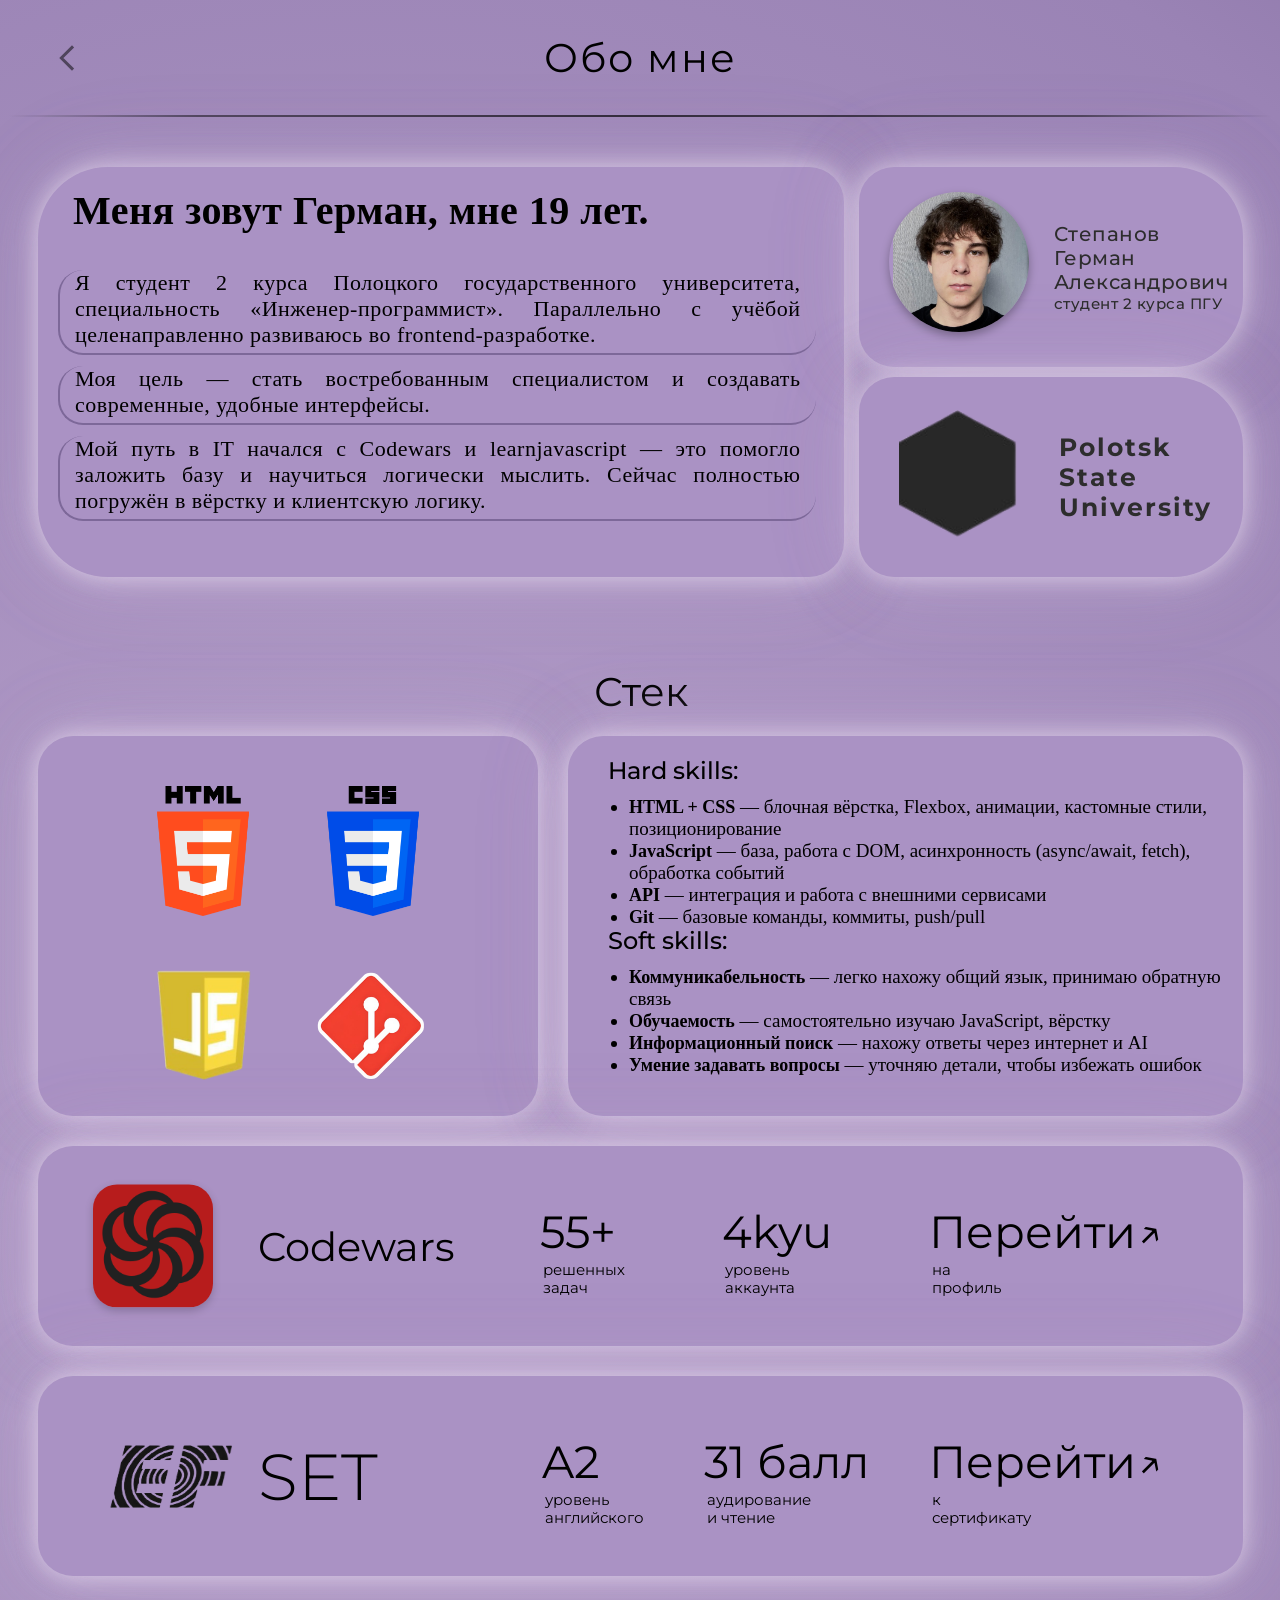
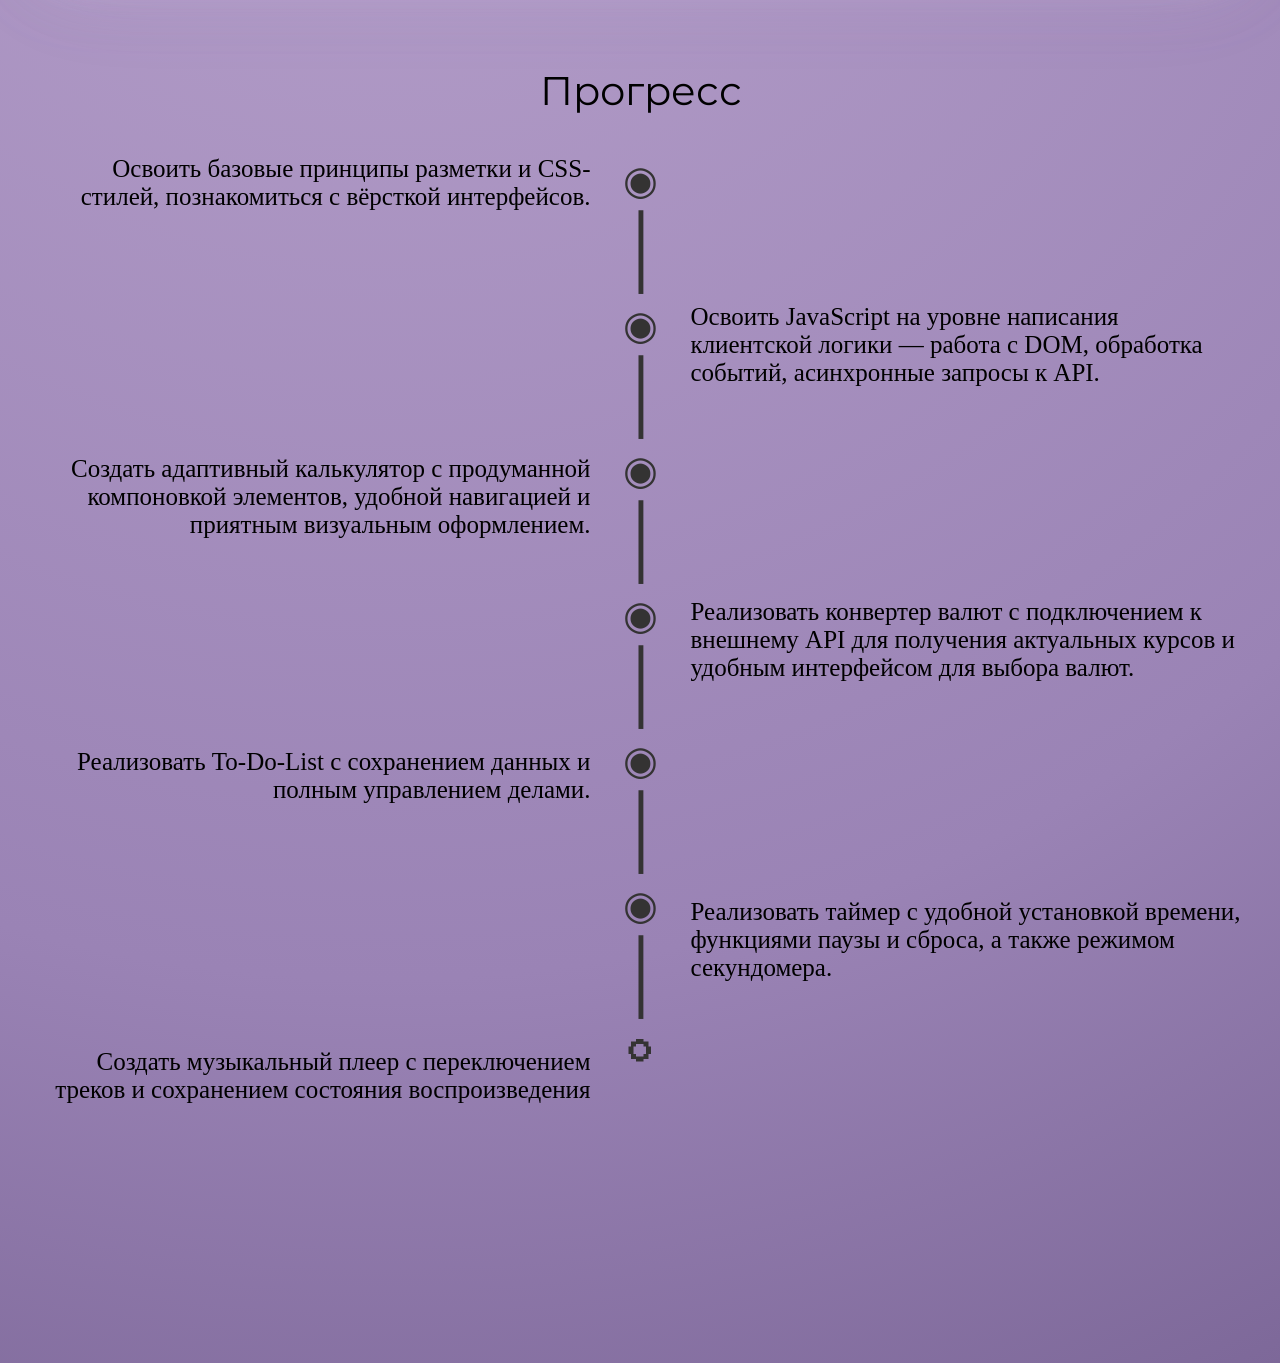
==== aboutMe.html @ d020dd62 "Добавление окна музыкального плеера,иконки в карточке и на странице Обо мне в прогрессе" ====
<!DOCTYPE html>
<html lang="en">

<head>
    <meta charset="UTF-8">
    <meta name="viewport" content="width=device-width, initial-scale=1.0">
    <title>Обо мне</title>
    <link rel="icon" type="image/png" href="icons/mainicon.png">
    <link rel="stylesheet" href="css/aboutMe.css">
</head>

<body>
    <div class="main-header">
        <div class="back-arrow-container">
            <div class="back-arrow"></div>
        </div>
        <h1>Обо мне</h1>
    </div>
    <hr class="glass">
    <div class="main">
        <div class="greeting">
            <div class="greeting-text-content">
                <div class="greeting-strong"><strong>Меня зовут Герман, мне 19 лет.</strong></div>
                <div class="greeting-after-strong">
                    <p>Я студент 2 курса Полоцкого государственного университета, специальность «Инженер-программист».
                        Параллельно с учёбой целенаправленно развиваюсь во frontend-разработке.</p>

                    <p>Моя цель — стать востребованным специалистом и создавать современные, удобные интерфейсы.</p>

                    <p>Мой путь в IT начался с Codewars и learnjavascript — это помогло заложить базу и научиться
                        логически мыслить. Сейчас полностью погружён в вёрстку и клиентскую логику.</p>
                </div>
            </div>
            <div style="display: flex; gap: 10px; flex-direction: column;">
                <div class="greeting-avatar">
                    <div class="avatar"><img src="pictures/german.jpg" width="140px" height="140px"></div>
                    <div class="avatar-text">Степанов<br>Герман<br>Александрович<br><small>студент 2 курса ПГУ</small>
                    </div>
                </div>
                <div class="greeting-avatar-two">
                    <div class="avatar-psu"><img src="pictures/logo-psu.png" width="120px" height="130px"></div>
                    <div class="avatar-two-text">Polotsk<br>State<br>University</div>
                </div>
            </div>
        </div>


        <div class="stack">
            <div class="stack-h1">Стек</div>
            <div class="stack-module">
                <div class="stack-icons">
                    <div class="icons-one">
                        <img src="icons/html.png" width="130px" height="130px">
                        <img src="icons/css.png" width="130px" height="130px">
                    </div>
                    <div class="icons-two">
                        <img src="icons/js.png" width="170px" height="140px">
                        <img src="icons/git.png" width="130px" height="130px" id="git-image">
                    </div>
                </div>
                <div class="stack-text">
                    <div class="stack-text-title">Hard skills:</div>
                    <div class="stack-text-content">
                        <ul>
                            <li><strong>HTML + CSS</strong> — блочная вёрстка, Flexbox, анимации, кастомные стили,
                                позиционирование</li>
                            <li><strong>JavaScript</strong> — база, работа с DOM, асинхронность (async/await, fetch),
                                обработка событий</li>
                            <li><strong>API</strong> — интеграция и работа с внешними сервисами</li>
                            <li><strong>Git</strong> — базовые команды, коммиты, push/pull</li>
                        </ul>
                    </div>
                    <div class="stack-text-title-two">Soft skills:</div>
                    <div class="stack-text-content-two">
                        <ul>
                            <li><strong>Коммуникабельность</strong> — легко нахожу общий язык, принимаю обратную связь
                            </li>
                            <li><strong>Обучаемость</strong> — самостоятельно изучаю JavaScript, вёрстку</li>
                            <li><strong>Информационный поиск</strong> — нахожу ответы через интернет и AI</li>
                            <li><strong>Умение задавать вопросы</strong> — уточняю детали, чтобы избежать ошибок</li>
                        </ul>
                    </div>
                </div>
            </div>
            <div class="codewars-card">
                <div class="codewars-avatar"><img src="icons/codewars.png" width="150px" height="150px"></div>
                <div class="codewars-title">Codewars</div>
                <div class="codewars-info">
                    <span>55+<br><span class="span-info-min">решенных<br>задач</span></span>
                    <span>4kyu<br><span class="span-info-min">уровень<br>аккаунта</span></span>
                    <span><a href="https://www.codewars.com/users/grandcef" target="_blank">Перейти</a>↗<br><span
                            class="span-info-min">на<br>профиль</span></span>
                </div>
            </div>
            <div class="efset-card">
                <div class="efset-avatar"><img src="icons/efset.png" alt="efset" width="180px" height="130px"></div>
                <div class="efset-title">SET</div>
                <div class="efset-info">
                    <span>A2<br><span class="span-info-min">уровень<br>английского</span></span>
                    <span>31 балл <br><span class="span-info-min">аудирование<br>и чтение</span></span>
                    <span><a href="https://cert.efset.org/5oBoto" target="_blank">Перейти</a>↗<br><span
                            class="span-info-min">к<br>сертификату</span></span>
                </div>
            </div>
        </div>
        <div class="plans">
            <div class="plans-h1">Прогресс</div>
            <div class="plans-module">
                <div class="plan-text-first">
                    <span>Освоить базовые принципы разметки и CSS-стилей, познакомиться с вёрсткой интерфейсов.</span>
                    <span>Создать адаптивный калькулятор с продуманной компоновкой элементов, удобной навигацией и
                        приятным визуальным оформлением.</span>
                    <span style="transform: translateY(-7px);">Реализовать To-Do-List с сохранением данных и полным
                        управлением делами.</span>
                    <span style="transform: translateY(-7px);">Создать музыкальный плеер с переключением треков и
                        сохранением состояния воспроизведения</span>
                </div>
                <div class="plan-icons">
                    <div id="circle">◉</div>
                    <div id="line">│</div>
                    <div id="circle">◉</div>
                    <div id="line">│</div>
                    <div id="circle">◉</div>
                    <div id="line">│</div>
                    <div id="circle">◉</div>
                    <div id="line">│</div>
                    <div id="circle">◉</div>
                    <div id="line">│</div>
                    <div id="circle">◉</div>
                    <div id="line">│</div>
                    <div id="circle">⭘</div>
                </div>
                <div class="plan-text-second">
                    <span>Освоить JavaScript на уровне написания клиентской логики — работа с DOM, обработка событий,
                        асинхронные запросы к API.</span>
                    <span style="transform: translateY(-5px);">Реализовать конвертер валют с подключением к внешнему API
                        для получения актуальных курсов и удобным интерфейсом для выбора валют.</span>
                    <span style="transform: translateY(-5px);">Реализовать таймер с удобной установкой времени,
                        функциями паузы и сброса, а также режимом секундомера.

                    </span>
                </div>
            </div>
        </div>
    </div>

    <script src="aboutMeJS/script.js"></script>
</body>

</html>
---- css/aboutMe.css ----
@font-face {
    font-family: "Montserrat";
    src: url("../fonts/Montserrat-VariableFont_wght.ttf") format("truetype-variations");
    font-weight: 100 900;
    font-style: normal;
    font-display: swap;
}
body {
    background: radial-gradient(circle at 30% 40%, #b8a2cc 0%, #9a83b5 70%, #7d6899 100%);
}
.main-header {
    position: relative;
    display: flex;
    align-items: center;
    justify-content: center;
}
hr.glass {
    margin-bottom: 30px;
    border: none;
    height: 2px;
    background: linear-gradient(90deg,
            transparent 0%,
            rgba(0, 0, 0, 0.5) 15%,
            rgba(0, 0, 0, 0.7) 50%,
            rgba(0, 0, 0, 0.5) 85%,
            transparent 100%);
}
.main-header h1 {
    padding: 10px;
    margin-top: 15px;
    margin-bottom: 15px;
    font-family: "Montserrat";
    font-weight: 400;
    font-size: 40px;
    letter-spacing: 2px;
}
.back-arrow-container{
    transition: all ease 0.3s;
    display: flex;
    justify-content: center;
    align-items: center;
    position: absolute;
    left: 30px;
    width: 60px;
    height: 60px;
    border-radius: 20px;
}
.back-arrow{
    margin-left: 8px;
    width: 15px;
    height: 15px;
    border-left: 3px solid rgba(0, 0, 0, 0.5);
    border-bottom: 3px solid rgba(0, 0, 0, 0.5);
    transform: rotate(45deg);
}
.back-arrow-container:hover{
    box-shadow: 0 4px 10px rgba(0, 0, 0, 0.2);
    transform: scale(1.05);
    background: rgba(0, 0, 0, 0.05);
    backdrop-filter: blur(5px);
    cursor: pointer;
}
.main{
    box-sizing: border-box;
    display: flex;
    flex-wrap: wrap;
    flex-direction: row;
    padding-right: 29px;
    padding-left: 30px;
    width: 100%;
    gap: 30px;
}
.greeting{
    transition: all ease 0.5s;
    box-sizing: border-box;
    font-size: 20px;
    font-family:'Segoe UI';
    padding-bottom: 20px;
    padding-top: 20px;
    width: 100%;
    height: 450px;
    border-radius: 35px;
    letter-spacing: 0.5px;
    display: flex;           
    flex-direction: row;     
    gap: 15px;              
}
.greeting-text-content {
    flex: 1;
    display: flex;
    flex-direction: column;
    border-radius: 70px 35px 35px 70px;
    box-shadow: 
    0 0 20px rgba(240, 230, 245, 0.5),
    0 0 40px rgba(235, 220, 240, 0.4),
    0 0 75px rgba(200, 180, 220, 0.3),
    0 0 105px rgba(150, 125, 180, 0.12);
    padding: 20px;
    background: #aa92c4;
}
.greeting-avatar{
    background: #aa92c4;
    display: flex;
    justify-content: flex-start;
    align-items: center;
    flex-direction: row;
    min-width: 350px;        
    height: 200px;
    flex-shrink: 0;         
    box-shadow: 
    0 0 20px rgba(240, 230, 245, 0.5),
    0 0 40px rgba(235, 220, 240, 0.4),
    0 0 75px rgba(200, 180, 220, 0.3),
    0 0 105px rgba(150, 125, 180, 0.12);
    border-radius: 35px 70px 70px 35px;
}
.greeting-strong{
    font-size: 40px;
    letter-spacing: 0.5px;
    font-weight: 300;
    display: flex;
    justify-content: flex-start;
    height: 50px;
    margin-bottom: 25px;
    padding-left: 15px;
}

.greeting-after-strong{
    font-size: 22px;
}
.greeting-after-strong p{
    display: flex;
    justify-content: center;
    border-bottom: 2px solid rgb(125, 104, 153);
    border-left: 2px solid rgb(125, 104, 153);
    position: relative;
    border-radius: 25px;
    margin: 8px 8px 11px 0; 
    padding-left: 15px;
    padding-right: 15px;
    padding-bottom: 5px;
    text-align: justify; 
    font-size: 22px;
}
.dotted {
    text-decoration: underline;
    text-decoration-style:inherit;
}
.avatar{
    margin-left: 30px;
    height: 150px;
    width: 150px;

}
.avatar img{
    border-radius: 50%;
    filter:brightness(0.9);
    object-fit: cover;
    object-position: 4px -35px;
    box-shadow: 0 4px 10px rgba(0, 0, 0, 0.3);
    transition: all ease 0.3s;
}
.avatar-text{
    display: flex;
    justify-content: center;
    align-items: flex-start;
    flex-direction: column;
    margin-left: 15px;
    font-family: "Montserrat";
    font-size: 20px;
    font-weight: 500;
    flex: 1;
    height: 190px;
    color: #2d2d2d;
    padding-right: 15px;
}
.avatar-text small{
    font-size: 15px;
}
.avatar img:hover{
    transform: scale(1.05);
}
.greeting-avatar-two{
    background: #aa92c4;
    flex: 1;
    height: 150px;
    display: flex;
    flex-direction: row;
    align-items: center;
    box-shadow: 
    0 0 20px rgba(240, 230, 245, 0.5),
    0 0 40px rgba(235, 220, 240, 0.4),
    0 0 75px rgba(200, 180, 220, 0.3),
    0 0 105px rgba(150, 125, 180, 0.12);
    border-radius: 35px 70px 70px 35px;
}
.avatar-psu img{
    margin-left: 40px;
}
.avatar-two-text{
    display: flex;
    justify-content: center;
    align-items: flex-start;
    flex-direction: column;
    margin-left: 40px;
    font-family: "Montserrat";
    font-size: 25px;
    font-weight: 700;
    flex: 1;
    height: 190px;
    letter-spacing: 2px;
    color: #2d2d2d;
}
.stack{
    display: flex;
    flex-direction: column;
    flex: 1;
}
.stack-h1{
    margin-top: 40px;
    margin-bottom: 20px;
    display: flex;
    justify-content: center;
    flex: 1;
    font-family: "Montserrat";
    font-size: 40px;
}
.stack-module{
    display: flex;
    justify-content: row;
    gap: 30px;
    width: 100%;
}
.stack-icons{
    background: #aa92c4;
    display: flex;
    flex-direction: column;
    box-sizing: border-box;
    padding: 20px;
    padding-top: 50px;
    width: 500px;
    height: 380px;
    box-shadow: 
    0 0 20px rgba(240, 230, 245, 0.5),
    0 0 40px rgba(235, 220, 240, 0.4),
    0 0 75px rgba(200, 180, 220, 0.3),
    0 0 105px rgba(150, 125, 180, 0.12);
    border-radius: 35px;
    gap: 40px;
}
.stack-text{
    background: #aa92c4;
    box-sizing: border-box;
    flex: 1;
    height: 380px;
    box-shadow: 
    0 0 20px rgba(240, 230, 245, 0.5),
    0 0 40px rgba(235, 220, 240, 0.4),
    0 0 75px rgba(200, 180, 220, 0.3),
    0 0 105px rgba(150, 125, 180, 0.12);
    border-radius: 35px;
    padding: 20px;
    padding-left: 40px;
    display: flex;
    flex-direction: column;
    justify-content: flex-start;
}
.icons-one{
    display: flex;
    justify-content: center;
    align-items: center;
    gap: 40px;
}
.icons-two{
    display: flex;
    justify-content: center;
    align-items: center;
    gap: 20px;
}
#git-image{
    margin-right: 25px;
}
.stack-text-title{
    display: flex;
    width: 100%;
    height: 30px;
    font-size: 24px;
    font-weight: 500;
    font-family: "Montserrat";
}
.stack-text-content{
    display: flex;
    width: 100%;
    height: 125px;
}
.stack-text-content ul{
    padding-left: 21px;
    margin-top: 10px;
    font-size: 19px;
    font-family:'Segoe UI';
}
.stack-text-title-two{
    margin-top: 15px;
    display: flex;
    width: 100%;
    height: 30px;
    font-size: 24px;
    font-weight: 500;
    font-family: "Montserrat";
}
.stack-text-content-two{
    display: flex;
    flex: 1;
}
.stack-text-content-two ul{
    padding-left: 21px;
    margin-top: 10px;
    font-size: 19px;
    font-family:'Segoe UI';
}
.stack-text strong{
    font-size: 18px;
}
.codewars-card{
    background: #aa92c4;
    box-shadow: 
    0 0 20px rgba(240, 230, 245, 0.5),
    0 0 40px rgba(235, 220, 240, 0.4),
    0 0 75px rgba(200, 180, 220, 0.3),
    0 0 105px rgba(150, 125, 180, 0.12);
    border-radius: 35px;
    display: flex;
    justify-content: flex-start;
    align-items: center;
    width: 100%;
    height: 200px;
    margin-top: 30px;
    gap: 30px;
}
.codewars-avatar{
    transform: scale(0.8);
    box-shadow: 0 4px 10px rgba(0, 0, 0, 0.2);
    border-radius: 30px;
    margin-left: 40px;
    overflow: hidden;
}
.codewars-avatar img{
    transform: scale(1.4);
}
.codewars-title{
    font-family: "Montserrat";
    font-size: 40px;
    font-weight: 400;
}
.codewars-info{
    margin-top: 15px;
    margin-right: 80px;
    display: flex;
    justify-content: flex-end;
    gap: 97px;
    font-family: "Montserrat";
    font-size: 45px;
    flex: 1;
    line-height: 1;
}
.span-info-min{
    margin-left: 3px;
    font-size: 15px;
    display: inline-block;
    line-height: 1.2;
}
.codewars-info a{
    color: black;
    text-decoration: none;
    transition: all ease 0.3s;
    display: inline-block;
    
}
.codewars-info a:hover{
    text-decoration-thickness: 1.5px;
    transform: scale(1.03);
}
.efset-card{
    background: #aa92c4;
    box-shadow: 
    0 0 20px rgba(240, 230, 245, 0.5),
    0 0 40px rgba(235, 220, 240, 0.4),
    0 0 75px rgba(200, 180, 220, 0.3),
    0 0 105px rgba(150, 125, 180, 0.12);
    border-radius: 35px;
    display: flex;
    justify-content: flex-start;
    align-items: center;
    width: 100%;
    height: 200px;
    margin-top: 30px;
    gap: 20px;
}
.efset-avatar{
    border-radius: 30px;
    overflow: hidden;
    margin-left: 20px;
}
.efset-title{
    font-family: "Montserrat";
    font-size: 65px;
    font-weight: 300;
}
.efset-info{
    margin-right: 80px;
    margin-top: 15px;
    display: flex;
    justify-content: flex-end;
    gap: 60px;
    font-family: "Montserrat";
    font-size: 45px;
    flex: 1;
    line-height: 1;
}
.efset-info a{
    color: black;
    text-decoration: none;
    transition: all ease 0.3s;
    display: inline-block;
    
}
.efset-info a:hover{
    text-decoration-thickness: 1.5px;
    transform: scale(1.03);
}
.plans{
    display: flex;
    flex-direction: column;
    
    width: 100%;
    flex-shrink: 0;
}
.plans-h1{
    margin-top: 60px;
    margin-bottom: 20px;
    display: flex;
    justify-content: center;
    flex: 1;
    font-family: "Montserrat";
    font-size: 40px;
}
.plans-module{
    width: 100%;
    flex-shrink: 0;
    display: flex;
    justify-content: center;
    padding-top: 20px;
}
.plan-text-first{
    display: flex;
    flex-direction: column;
    font-family: 'Segoe UI';
    font-size: 25px;
    width: 630px;           
    text-align: right;      
    padding-right: 30px;    
}
.plan-text-second{
    display: flex;
    flex-direction: column;
    padding-top: 148px;
    font-family: 'Segoe UI';
    font-size: 25px;
    width: 630px;           
    text-align: left;       
    padding-left: 30px;    
}
.plan-text-first span,
.plan-text-second span {
    display: flex;
    align-items: flex-start;
    height: 300px; 
}

.plan-text-first span {
    justify-content: flex-end;
}

.plan-text-second span {
    justify-content: flex-start;
}
.plan-icons{
    display: flex;
    flex-direction: column;
}
#circle{
    display: flex;
    color: #343333;
    font-size: 40px;
    width: 40px;
    height: 40px;
    justify-content: center;
    align-items: center;
    margin-top: 5px;
}
#line{
    transform: scale(2.3);
    display: flex;
    color: #343333;
    font-size: 30px;
    width: 40px;
    height: 100px;
    justify-content: center;
    align-items: center;
}
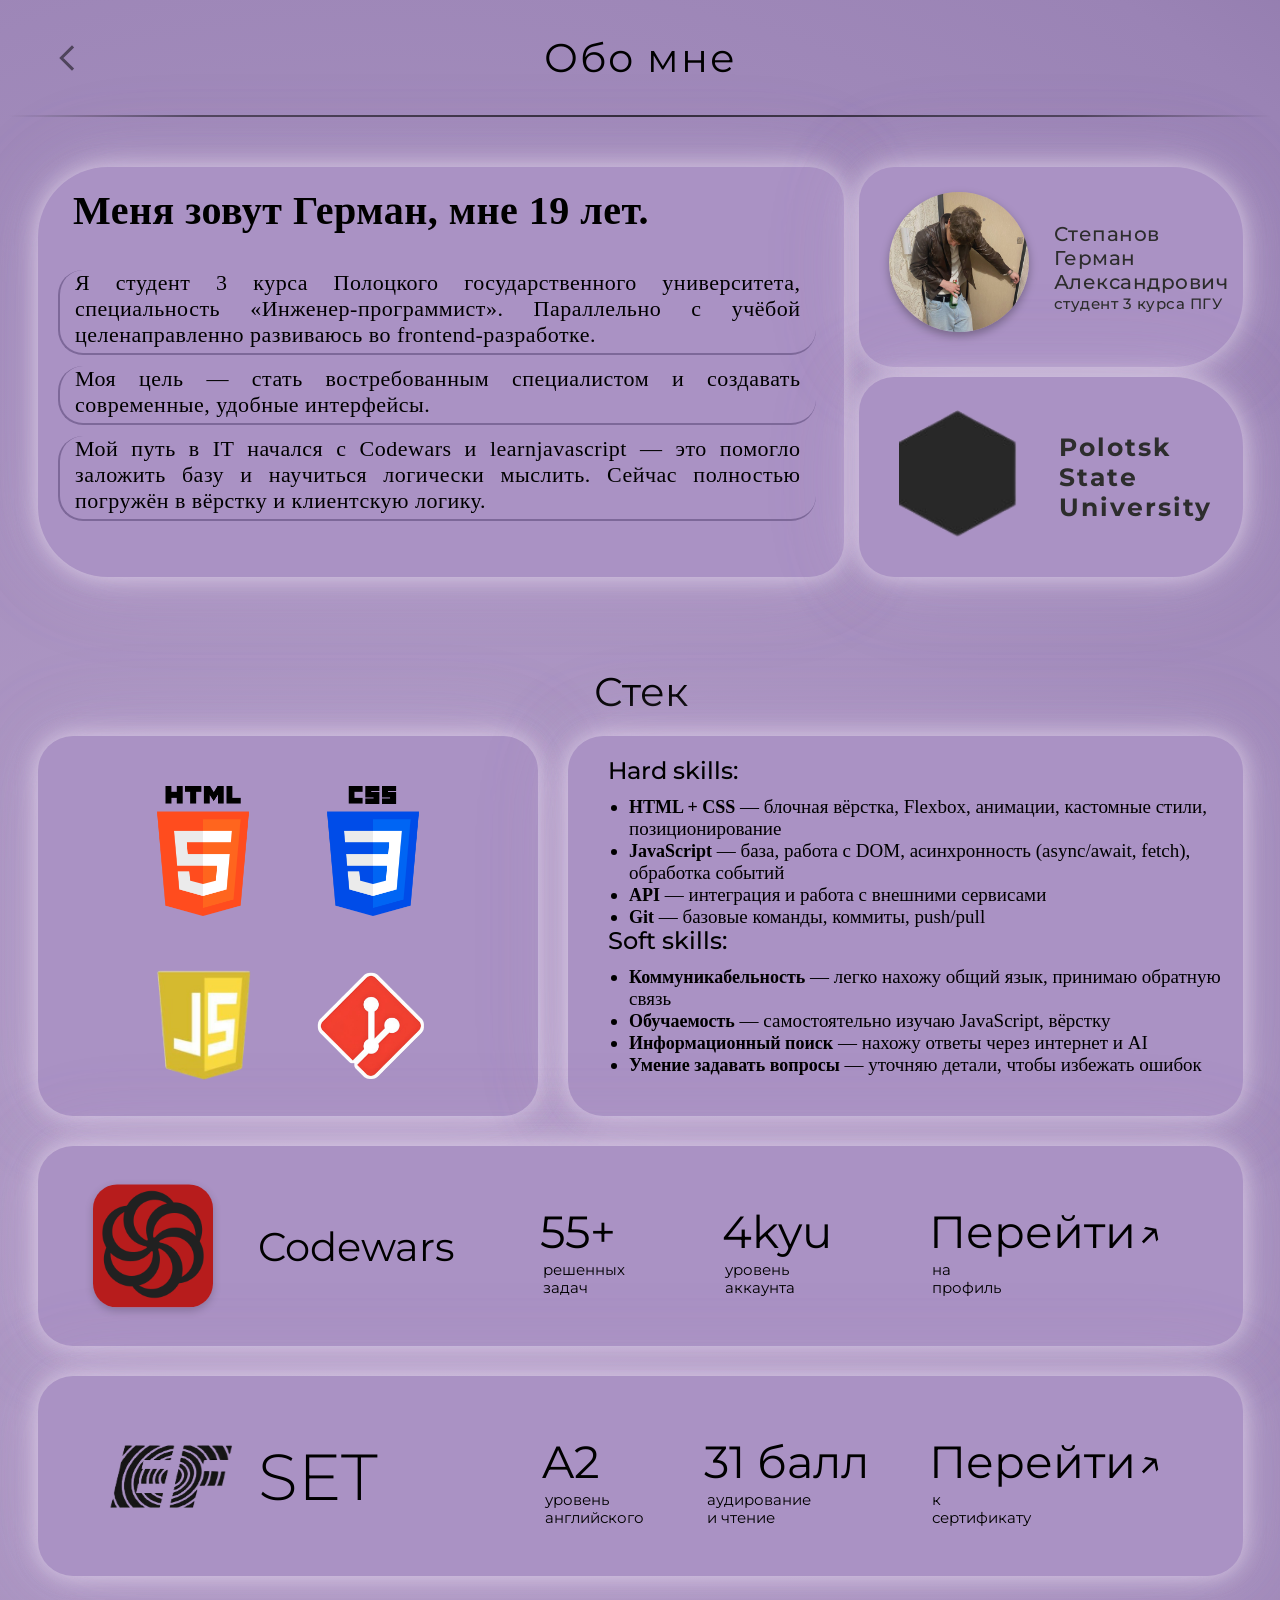
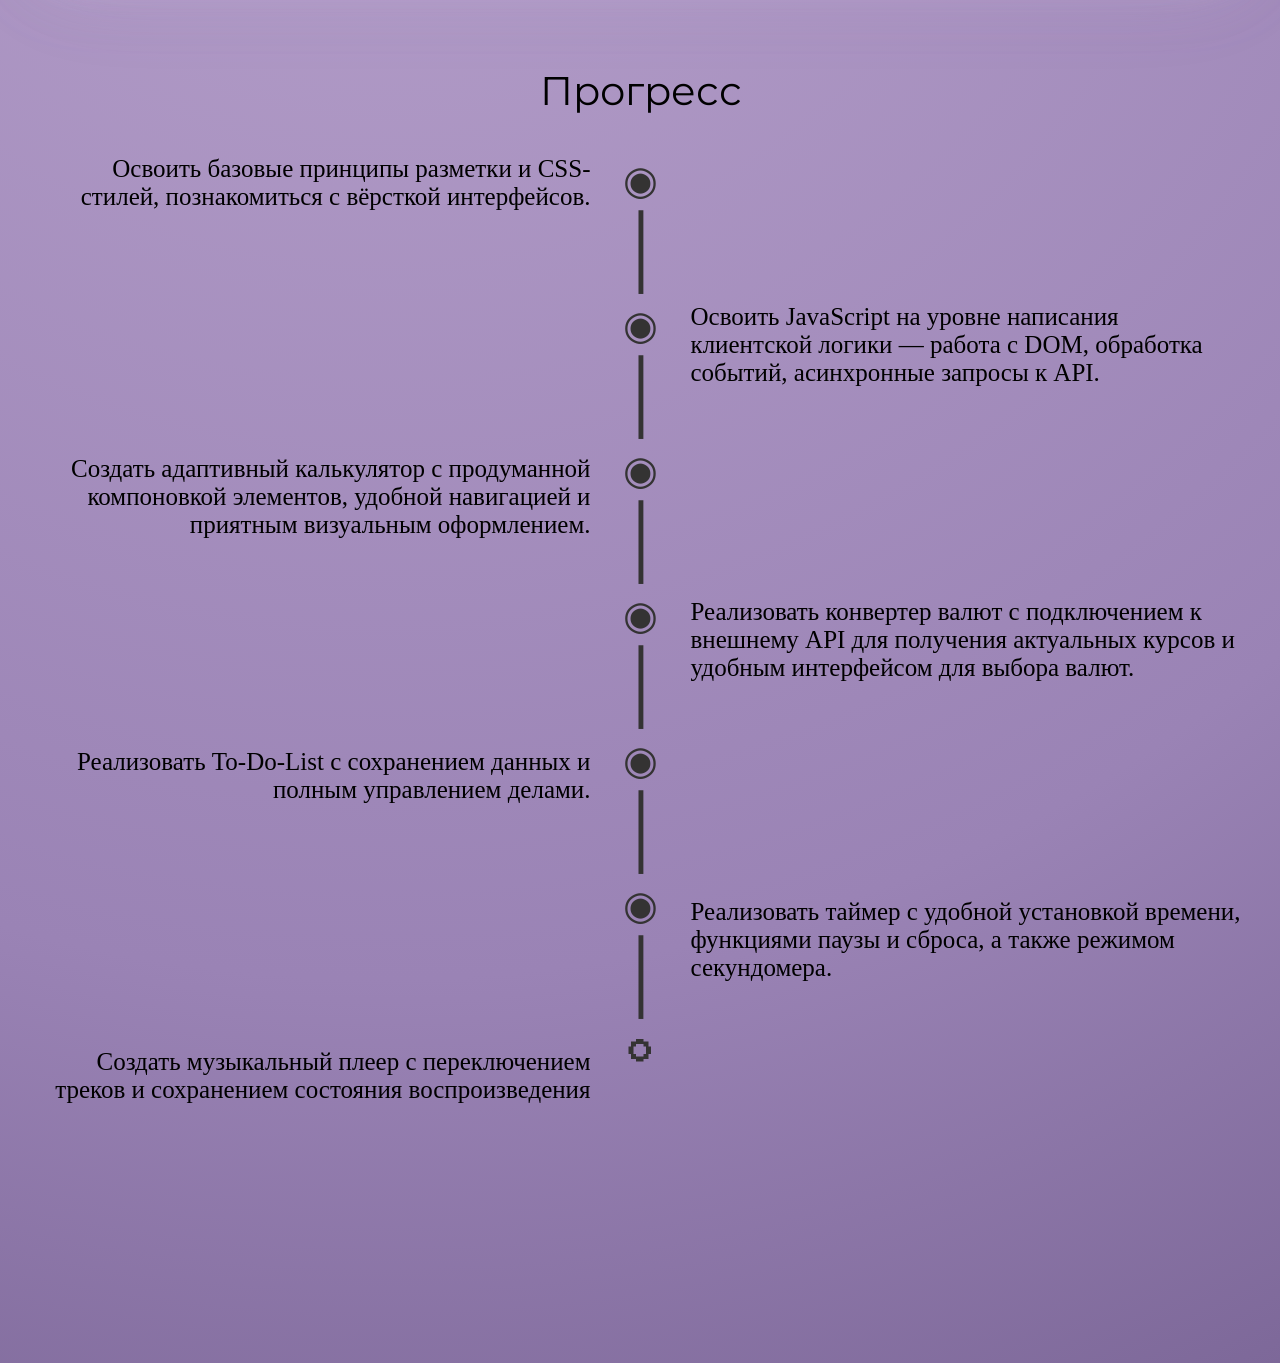
==== commit d8646caf: "Добавление адаптивности:медиазапросы начиная от 1497px до 1370px" ====
--- a/aboutMe.html
+++ b/aboutMe.html
@@ -22,7 +22,7 @@
             <div class="greeting-text-content">
                 <div class="greeting-strong"><strong>Меня зовут Герман, мне 19 лет.</strong></div>
                 <div class="greeting-after-strong">
-                    <p>Я студент 2 курса Полоцкого государственного университета, специальность «Инженер-программист».
+                    <p>Я студент 3 курса Полоцкого государственного университета, специальность «Инженер-программист».
                         Параллельно с учёбой целенаправленно развиваюсь во frontend-разработке.</p>
 
                     <p>Моя цель — стать востребованным специалистом и создавать современные, удобные интерфейсы.</p>
@@ -34,7 +34,7 @@
             <div style="display: flex; gap: 10px; flex-direction: column;">
                 <div class="greeting-avatar">
                     <div class="avatar"><img src="pictures/german.jpg" width="140px" height="140px"></div>
-                    <div class="avatar-text">Степанов<br>Герман<br>Александрович<br><small>студент 2 курса ПГУ</small>
+                    <div class="avatar-text">Степанов<br>Герман<br>Александрович<br><small>студент 3 курса ПГУ</small>
                     </div>
                 </div>
                 <div class="greeting-avatar-two">
--- a/css/aboutMe.css
+++ b/css/aboutMe.css
@@ -156,7 +156,7 @@
     border-radius: 50%;
     filter:brightness(0.9);
     object-fit: cover;
-    object-position: 4px -35px;
+    object-position: 0px -15px;
     box-shadow: 0 4px 10px rgba(0, 0, 0, 0.3);
     transition: all ease 0.3s;
 }
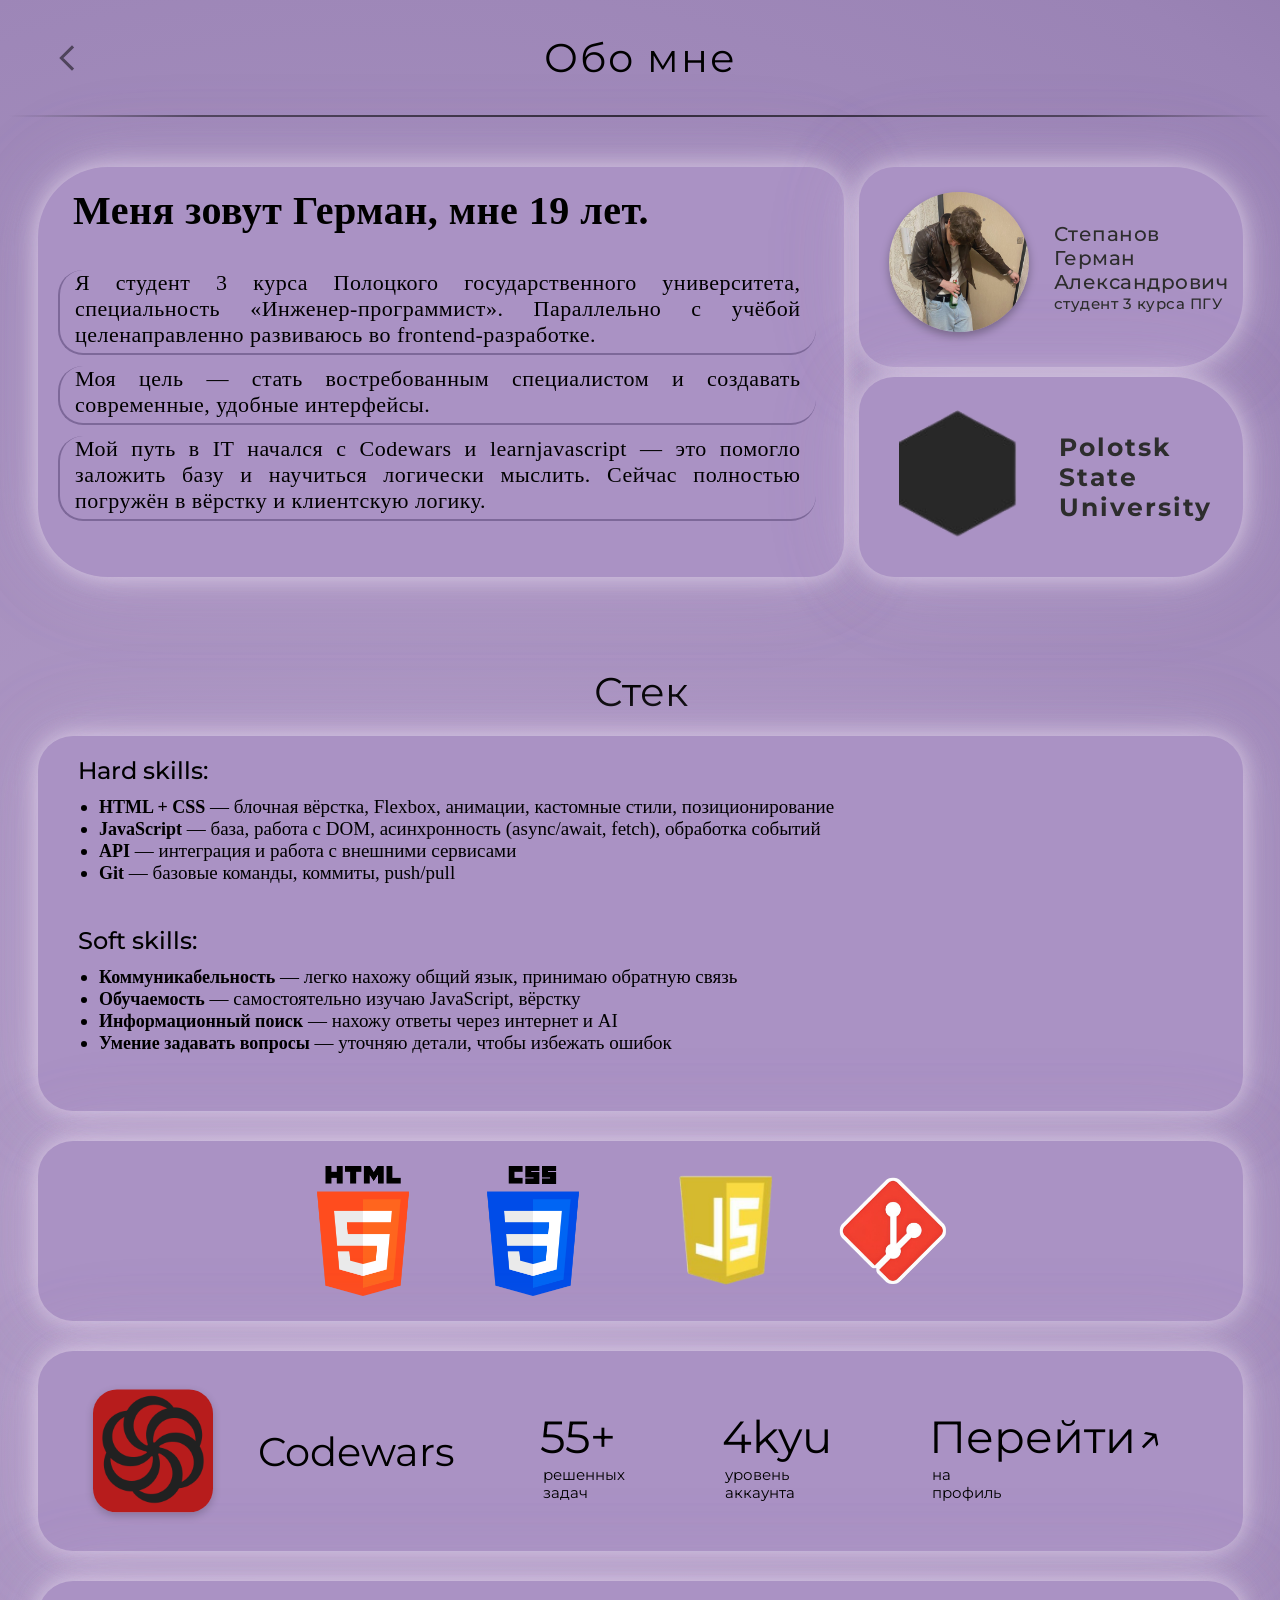
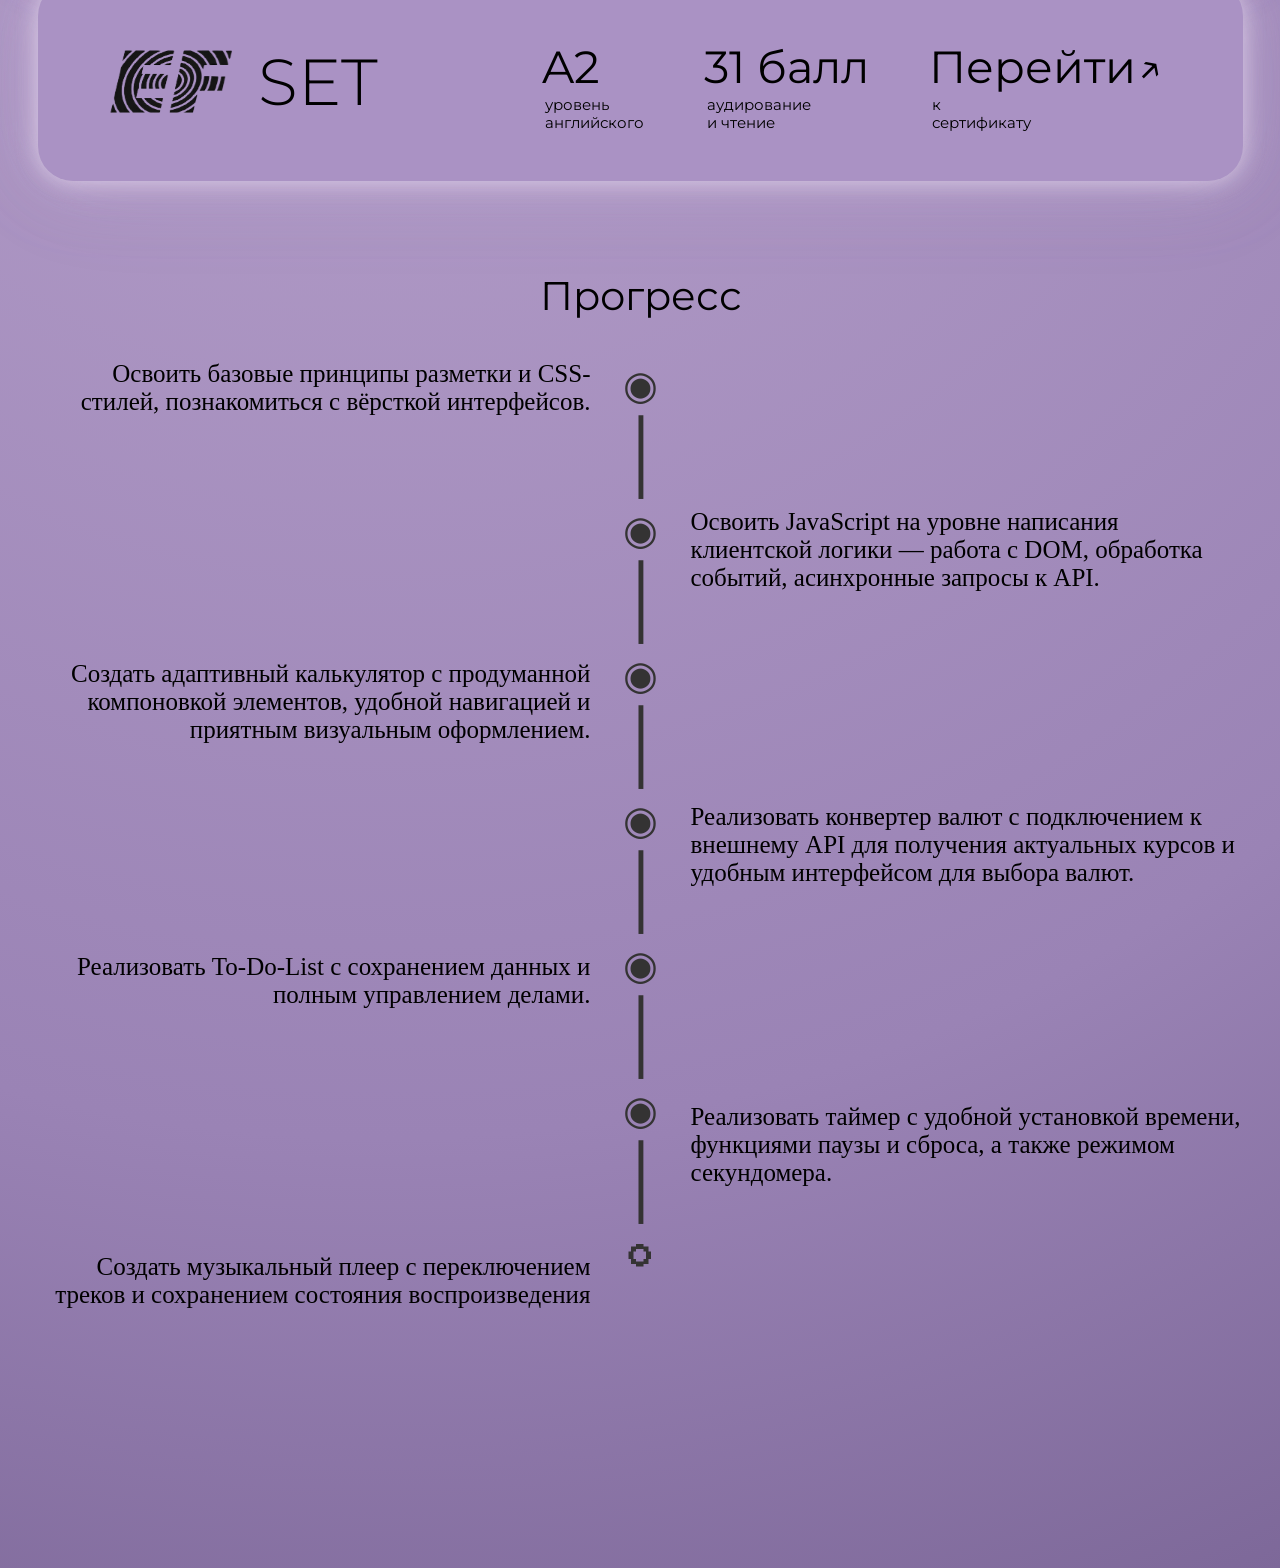
==== commit d579df36: "Добавление адаптивности:добавлена адаптивность для всей страницы Обо мне вплоть до 612px" ====
--- a/aboutMe.html
+++ b/aboutMe.html
@@ -31,7 +31,7 @@
                         логически мыслить. Сейчас полностью погружён в вёрстку и клиентскую логику.</p>
                 </div>
             </div>
-            <div style="display: flex; gap: 10px; flex-direction: column;">
+            <div class="greeting-avatar-col">
                 <div class="greeting-avatar">
                     <div class="avatar"><img src="pictures/german.jpg" width="140px" height="140px"></div>
                     <div class="avatar-text">Степанов<br>Герман<br>Александрович<br><small>студент 3 курса ПГУ</small>
@@ -82,26 +82,28 @@
                     </div>
                 </div>
             </div>
-            <div class="codewars-card">
-                <div class="codewars-avatar"><img src="icons/codewars.png" width="150px" height="150px"></div>
-                <div class="codewars-title">Codewars</div>
-                <div class="codewars-info">
-                    <span>55+<br><span class="span-info-min">решенных<br>задач</span></span>
-                    <span>4kyu<br><span class="span-info-min">уровень<br>аккаунта</span></span>
-                    <span><a href="https://www.codewars.com/users/grandcef" target="_blank">Перейти</a>↗<br><span
-                            class="span-info-min">на<br>профиль</span></span>
+            <div class="cards-block">
+                <div class="codewars-card">
+                        <div class="codewars-avatar"><img src="icons/codewars.png" width="150px" height="150px"></div>
+                        <div class="codewars-title">Codewars</div>
+                    <div class="codewars-info">
+                        <span>55+<br><span class="span-info-min">решенных<br>задач</span></span>
+                        <span>4kyu<br><span class="span-info-min">уровень<br>аккаунта</span></span>
+                        <span><a href="https://www.codewars.com/users/grandcef" target="_blank">Перейти</a>↗<br><span
+                                class="span-info-min">на<br>профиль</span></span>
+                    </div>
                 </div>
-            </div>
-            <div class="efset-card">
-                <div class="efset-avatar"><img src="icons/efset.png" alt="efset" width="180px" height="130px"></div>
-                <div class="efset-title">SET</div>
-                <div class="efset-info">
-                    <span>A2<br><span class="span-info-min">уровень<br>английского</span></span>
-                    <span>31 балл <br><span class="span-info-min">аудирование<br>и чтение</span></span>
-                    <span><a href="https://cert.efset.org/5oBoto" target="_blank">Перейти</a>↗<br><span
-                            class="span-info-min">к<br>сертификату</span></span>
+                <div class="efset-card">
+                        <div class="efset-avatar"><img src="icons/efset.png" alt="efset" width="180px" height="130px"></div>
+                        <div class="efset-title">SET</div>
+                    <div class="efset-info">
+                        <span>A2<br><span class="span-info-min">уровень<br>английского</span></span>
+                        <span>31 балл <br><span class="span-info-min">аудирование<br>и чтение</span></span>
+                        <span><a href="https://cert.efset.org/5oBoto" target="_blank">Перейти</a>↗<br><span
+                                class="span-info-min">к<br>сертификату</span></span>
+                    </div>
                 </div>
-            </div>
+            </div>   
         </div>
         <div class="plans">
             <div class="plans-h1">Прогресс</div>
--- a/css/aboutMe.css
+++ b/css/aboutMe.css
@@ -68,6 +68,7 @@
     padding-right: 29px;
     padding-left: 30px;
     width: 100%;
+    height: auto;
     gap: 30px;
 }
 .greeting{
@@ -180,10 +181,15 @@
 .avatar img:hover{
     transform: scale(1.05);
 }
+.greeting-avatar-col{
+    display: flex; 
+    gap: 10px; 
+    flex-direction: column;
+}
 .greeting-avatar-two{
     background: #aa92c4;
     flex: 1;
-    height: 150px;
+    height: 200px;
     display: flex;
     flex-direction: row;
     align-items: center;
@@ -321,6 +327,7 @@
 .stack-text strong{
     font-size: 18px;
 }
+
 .codewars-card{
     background: #aa92c4;
     box-shadow: 
@@ -348,6 +355,8 @@
     transform: scale(1.4);
 }
 .codewars-title{
+    display: flex;
+    align-items: center;
     font-family: "Montserrat";
     font-size: 40px;
     font-weight: 400;
@@ -507,4 +516,181 @@
     height: 100px;
     justify-content: center;
     align-items: center;
+}
+@media (max-width: 1475px){
+    .stack{
+        height: auto;
+        min-width: 200px;
+    }
+    .stack-text{
+        min-width: 200px;
+        height: auto;
+        min-height: 375px;
+        order: 1;
+    }
+    .stack-icons{
+        justify-content: center;
+        width: auto;
+        height: auto;
+        flex-direction: row;
+        order: 2;
+        padding-top: 20px;
+    }
+    .stack-module{
+        flex-direction: column;
+        height: auto;
+    }
+    .codewars-card{
+        min-height: 200px;
+        height: auto;
+    }
+    .efset-card{
+        min-height: 200px;
+        height: auto;
+    }
+}
+@media (max-width: 1250px){
+    .codewars-info{
+        font-size: 25px;
+    }
+    .codewars-title{
+        font-size: 25px;
+    }
+    .codewars-avatar{
+        width: 100px;
+        height: 100px;
+    }
+    .codewars-avatar img{
+        width: 100px;
+        height: 100px;
+    }
+    .codewars-card{
+        gap: 5px;
+    }
+    
+
+    .efset-info{
+        font-size: 25px;
+    }
+    .efset-title{
+        font-size: 25px;
+    }
+    .efset-avatar{
+        width: 100px;
+        height: 100px;
+    }
+    .efset-avatar img{
+        width: 100px;
+        height: 100px;
+    }
+    .efset-card{
+        gap: 5px;
+    }
+}
+@media (max-width: 1235px){
+    .greeting{
+        height: auto;
+        flex-direction: column;
+    }
+    
+    .greeting-text-content{
+        height: auto;
+        min-width: 200px;
+    }
+    .greeting-avatar{
+        height: auto;
+        border-radius: 70px 70px 70px 70px;
+    }
+    .greeting-avatar-two{
+        height: auto;
+        border-radius: 70px 70px 70px 70px;
+    }
+
+}
+@media (max-width: 1010px){
+    .plans-module span{
+        font-size: 20px;
+    }
+}
+@media (max-width: 960px) {
+    .stack-text {
+        height: auto;
+        min-height: 0;
+    }
+
+    .stack-text-content {
+        height: auto;
+    }
+}
+@media (max-width: 940px){
+    .codewars-info{
+        gap: 15px;
+    }
+    .efset-info{
+        gap: 15px;
+    }
+}
+@media (max-width: 812px){
+    .icons-one img{
+        width: 80px;
+        height: 80px;
+    }
+    .icons-two img{
+        width: 80px;
+        height: 80px;
+    }
+}
+@media (max-width: 765px){
+    .codewars-info{
+        font-size: 20px;
+    }
+    .codewars-title{
+        font-size: 18px;
+    }
+    .codewars-avatar{
+        width: 70px;
+        height: 70px;
+    }
+    .codewars-avatar img{
+        width: 70px;
+        height: 70px;
+    }
+
+    .efset-info{
+        font-size: 20px;
+    }
+    .efset-title{
+        font-size: 20px;
+    }
+    .efset-avatar{
+        width: 70px;
+        height: 70px;
+    }
+    .efset-avatar img{
+        width: 70px;
+        height: 70px;
+    }
+}
+@media (max-width: 750px){
+    .plans-module span{
+        font-size: 17px;
+    }
+}
+@media (max-width: 740px){
+    .greeting-strong{
+        font-size: 35px;
+    }
+}
+@media (max-width: 700px){
+    .codewars-info{
+        margin-right: 10px;
+    }
+    .efset-info{
+        margin-right: 10px;
+    }
+}
+@media (max-width: 670px){
+    .greeting-strong{
+        font-size: 31px;
+    }
 }
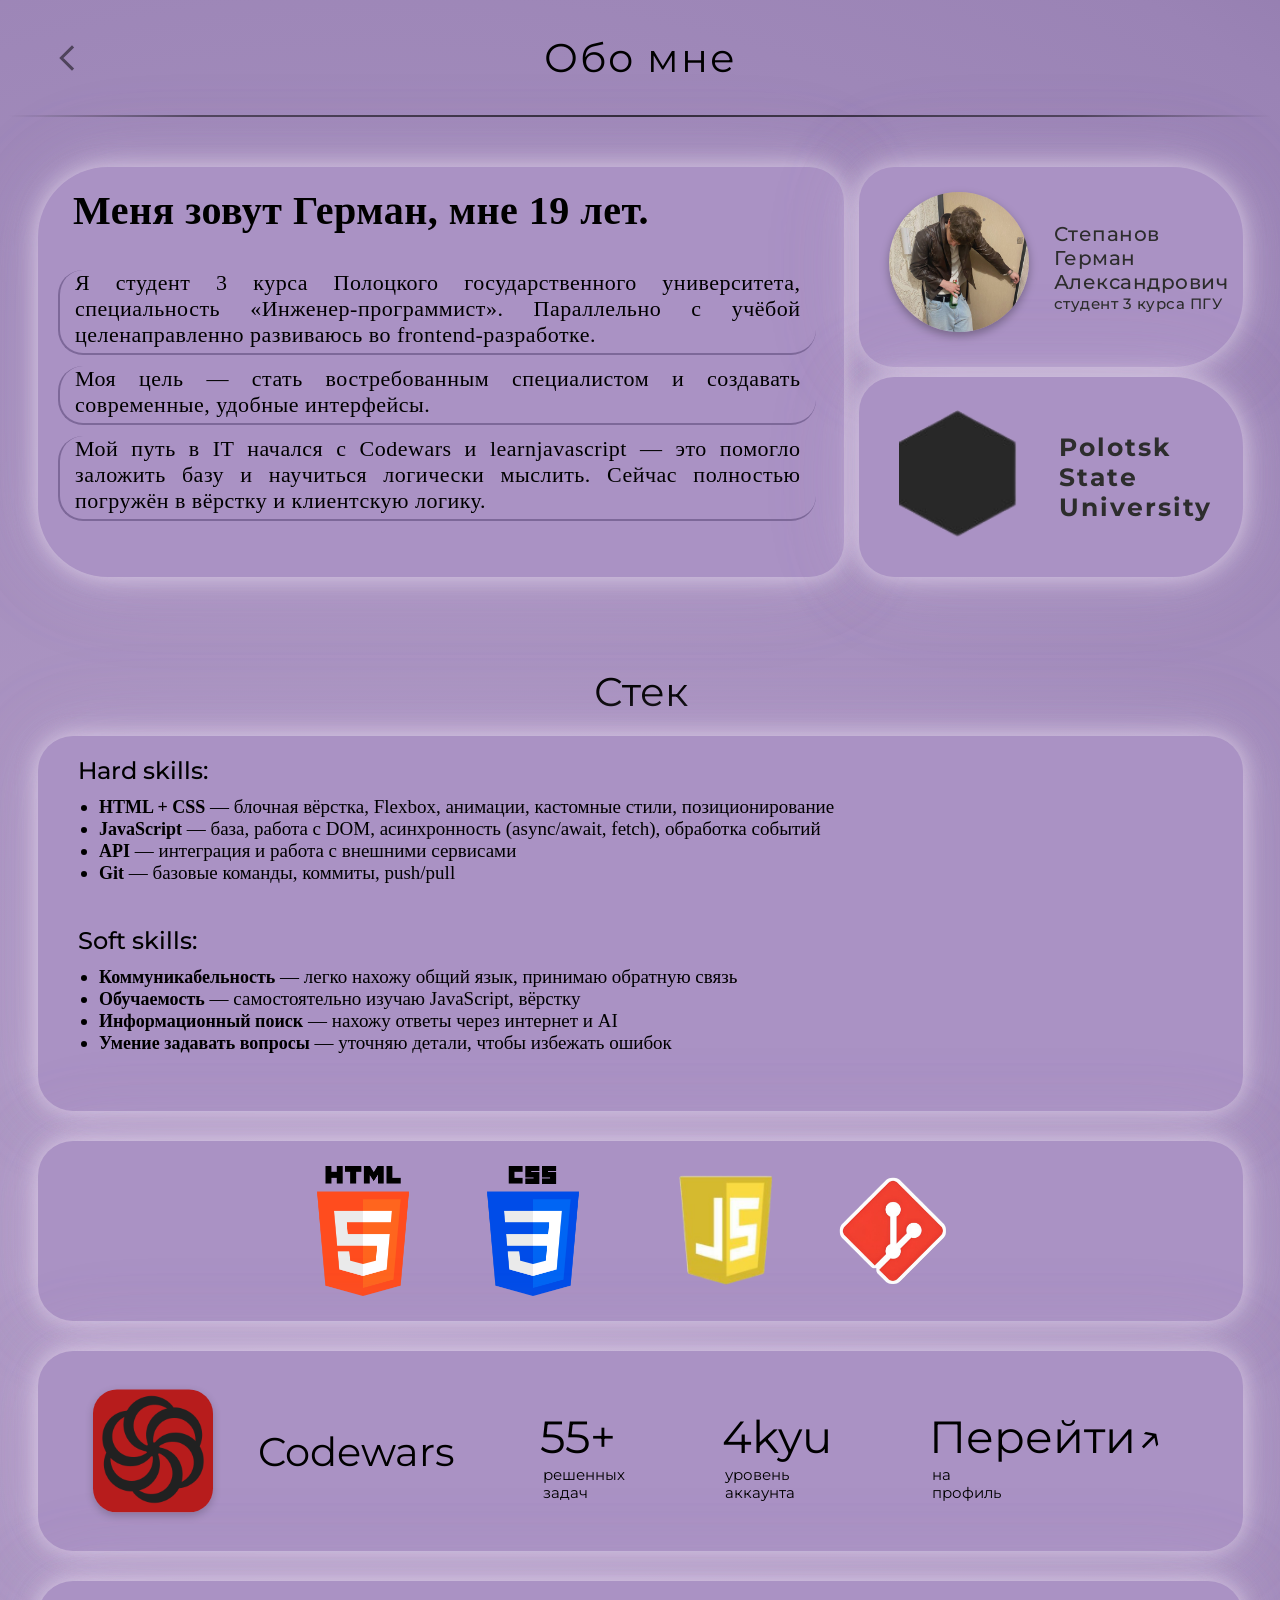
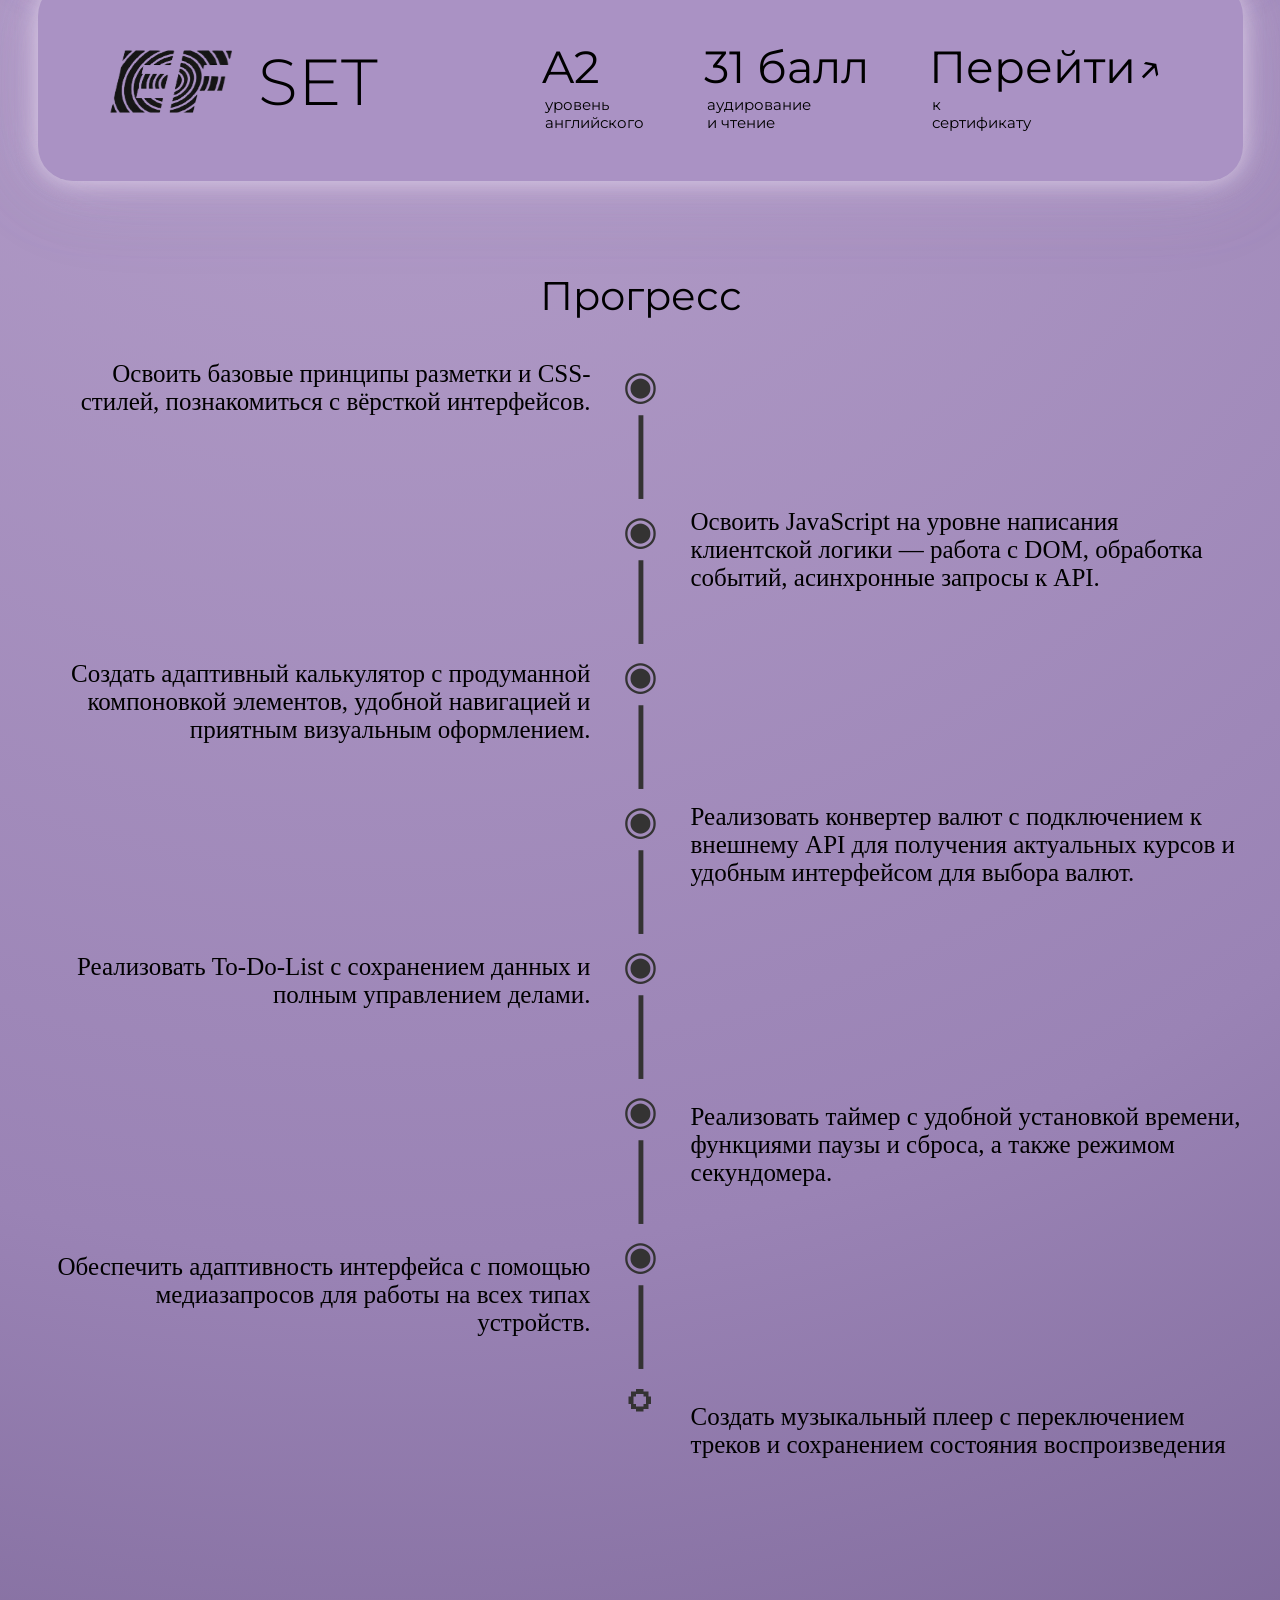
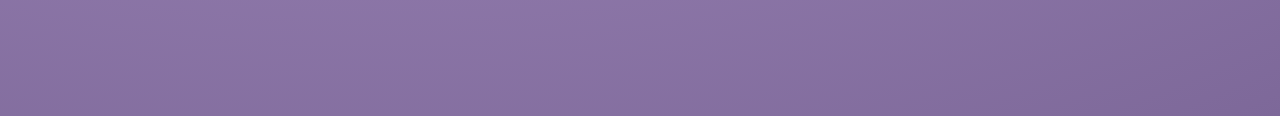
==== commit 79f857f9: "Изменен дизайн страницы с проектами + удалена IndexdedBD и оставлены заглушки для работы с внешним о" ====
--- a/aboutMe.html
+++ b/aboutMe.html
@@ -84,8 +84,8 @@
             </div>
             <div class="cards-block">
                 <div class="codewars-card">
-                        <div class="codewars-avatar"><img src="icons/codewars.png" width="150px" height="150px"></div>
-                        <div class="codewars-title">Codewars</div>
+                    <div class="codewars-avatar"><img src="icons/codewars.png" width="150px" height="150px"></div>
+                    <div class="codewars-title">Codewars</div>
                     <div class="codewars-info">
                         <span>55+<br><span class="span-info-min">решенных<br>задач</span></span>
                         <span>4kyu<br><span class="span-info-min">уровень<br>аккаунта</span></span>
@@ -94,8 +94,8 @@
                     </div>
                 </div>
                 <div class="efset-card">
-                        <div class="efset-avatar"><img src="icons/efset.png" alt="efset" width="180px" height="130px"></div>
-                        <div class="efset-title">SET</div>
+                    <div class="efset-avatar"><img src="icons/efset.png" alt="efset" width="180px" height="130px"></div>
+                    <div class="efset-title">SET</div>
                     <div class="efset-info">
                         <span>A2<br><span class="span-info-min">уровень<br>английского</span></span>
                         <span>31 балл <br><span class="span-info-min">аудирование<br>и чтение</span></span>
@@ -103,7 +103,7 @@
                                 class="span-info-min">к<br>сертификату</span></span>
                     </div>
                 </div>
-            </div>   
+            </div>
         </div>
         <div class="plans">
             <div class="plans-h1">Прогресс</div>
@@ -114,10 +114,12 @@
                         приятным визуальным оформлением.</span>
                     <span style="transform: translateY(-7px);">Реализовать To-Do-List с сохранением данных и полным
                         управлением делами.</span>
-                    <span style="transform: translateY(-7px);">Создать музыкальный плеер с переключением треков и
-                        сохранением состояния воспроизведения</span>
+                    <span style="transform: translateY(-7px);">Обеспечить адаптивность интерфейса с помощью
+                        медиазапросов для работы на всех типах устройств.</span>
                 </div>
                 <div class="plan-icons">
+                    <div id="circle">◉</div>
+                    <div id="line">│</div>
                     <div id="circle">◉</div>
                     <div id="line">│</div>
                     <div id="circle">◉</div>
@@ -138,9 +140,9 @@
                     <span style="transform: translateY(-5px);">Реализовать конвертер валют с подключением к внешнему API
                         для получения актуальных курсов и удобным интерфейсом для выбора валют.</span>
                     <span style="transform: translateY(-5px);">Реализовать таймер с удобной установкой времени,
-                        функциями паузы и сброса, а также режимом секундомера.
-
-                    </span>
+                        функциями паузы и сброса, а также режимом секундомера.</span>
+                    <span style="transform: translateY(-5px);">Создать музыкальный плеер с переключением треков и
+                        сохранением состояния воспроизведения</span>
                 </div>
             </div>
         </div>
--- a/css/aboutMe.css
+++ b/css/aboutMe.css
@@ -520,10 +520,16 @@
 @media (max-width: 1475px){
     .stack{
         height: auto;
-        min-width: 200px;
+        min-width: 420px;
+    }
+    .glass{
+        min-width: 420px;
+    }
+    .main-header{
+        min-width: 420px;
     }
     .stack-text{
-        min-width: 200px;
+        min-width: 420px;
         height: auto;
         min-height: 375px;
         order: 1;
@@ -543,10 +549,12 @@
     .codewars-card{
         min-height: 200px;
         height: auto;
+        min-width: 420px;
     }
     .efset-card{
         min-height: 200px;
         height: auto;
+        min-width: 420px;
     }
 }
 @media (max-width: 1250px){
@@ -595,15 +603,18 @@
     
     .greeting-text-content{
         height: auto;
-        min-width: 200px;
+        box-sizing: border-box;
+        min-width: 420px;
     }
     .greeting-avatar{
         height: auto;
         border-radius: 70px 70px 70px 70px;
+        min-width: 420px;
     }
     .greeting-avatar-two{
         height: auto;
         border-radius: 70px 70px 70px 70px;
+        min-width: 420px;
     }
 
 }
@@ -693,4 +704,40 @@
     .greeting-strong{
         font-size: 31px;
     }
+}
+@media (max-width: 470px){
+    .greeting-strong strong{
+        font-size: 20px;
+        font-weight: 700;
+        margin-top: 10px;
+    }
+    .greeting-strong{
+        margin-bottom: 40px;
+    }
+    .main-header h1{
+        font-size: 25px;
+    }
+    .main{
+        width: 100%;
+    }
+    .stack-icons{
+        min-width: 420px;
+    }
+    .icons-one img{
+        width: 50px;
+        height: 50px;
+    }
+    .icons-two img{
+        width: 50px;
+        height: 50px;
+    }
+    .plans-module{
+        min-width: 420px;
+    }
+    .plans-h1{
+        min-width: 420px;
+    }
+    .plans-module span{
+        font-size: 14px;
+    }
 }
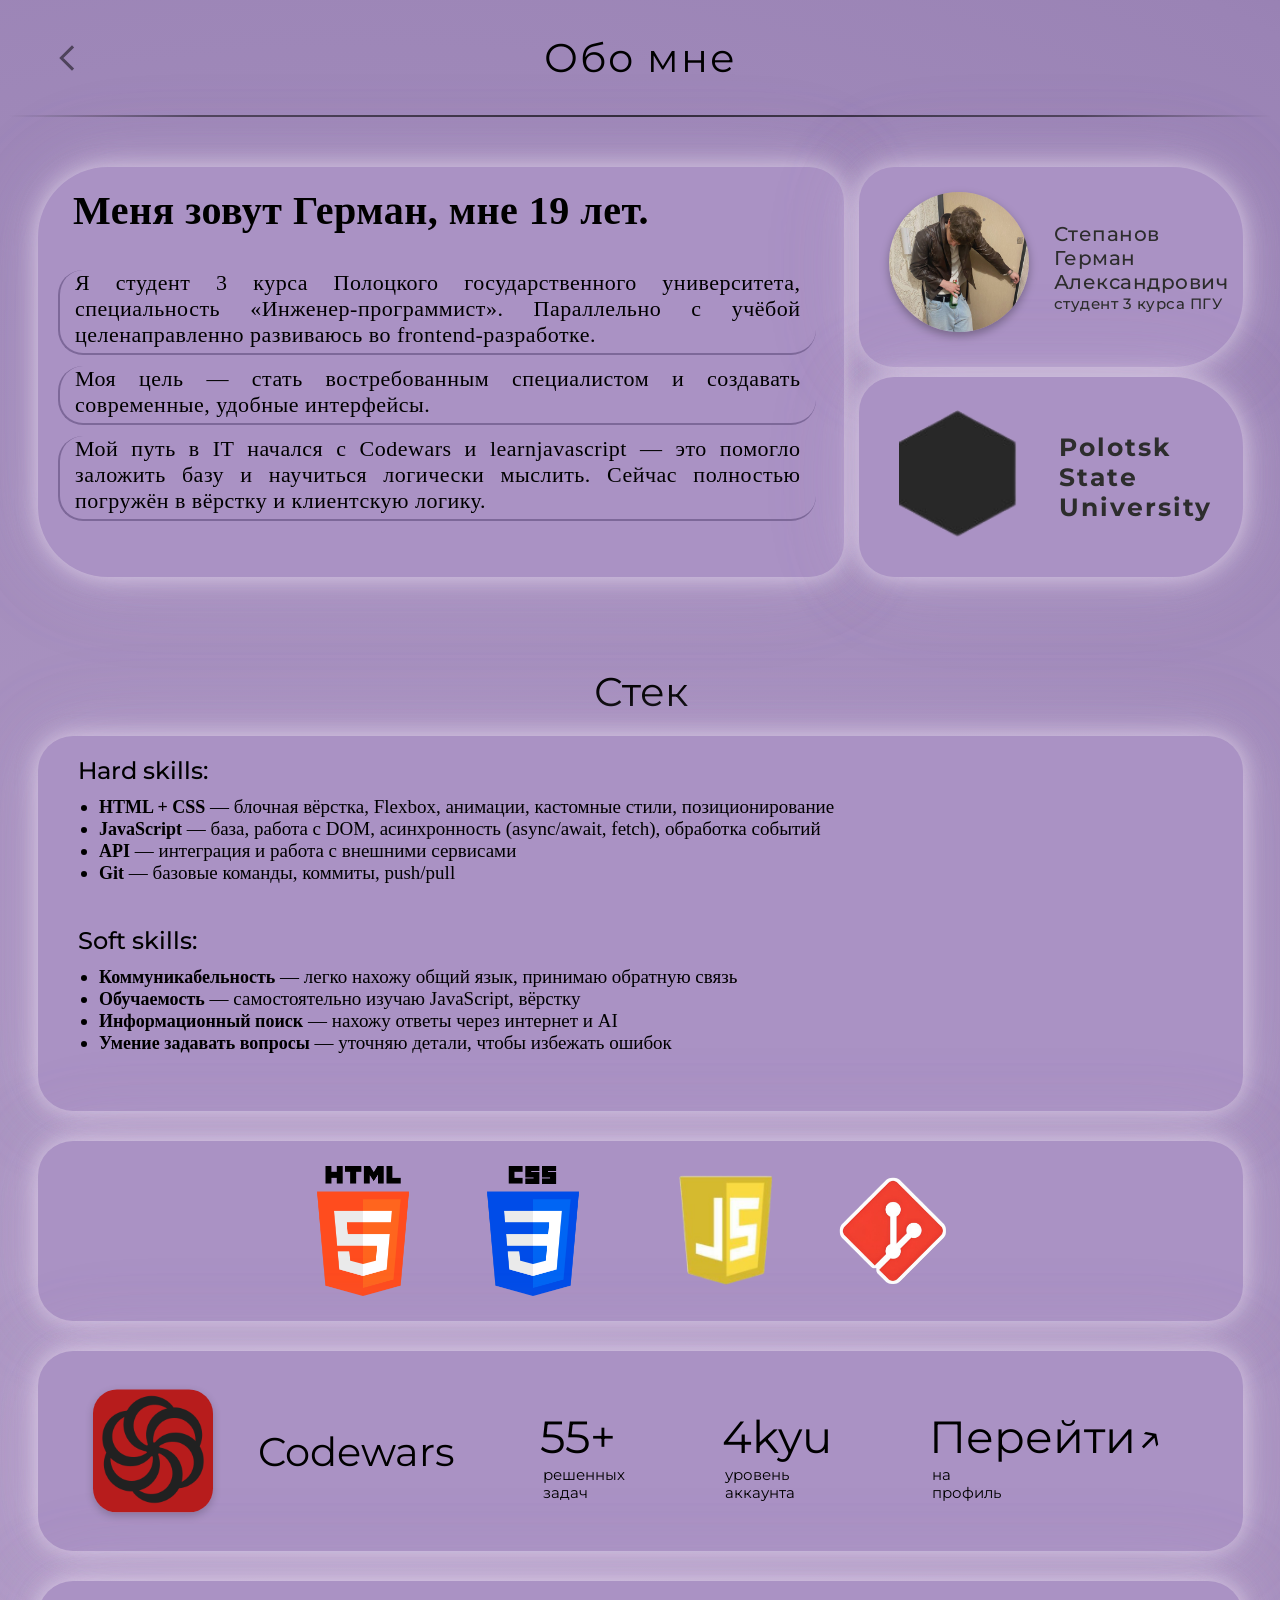
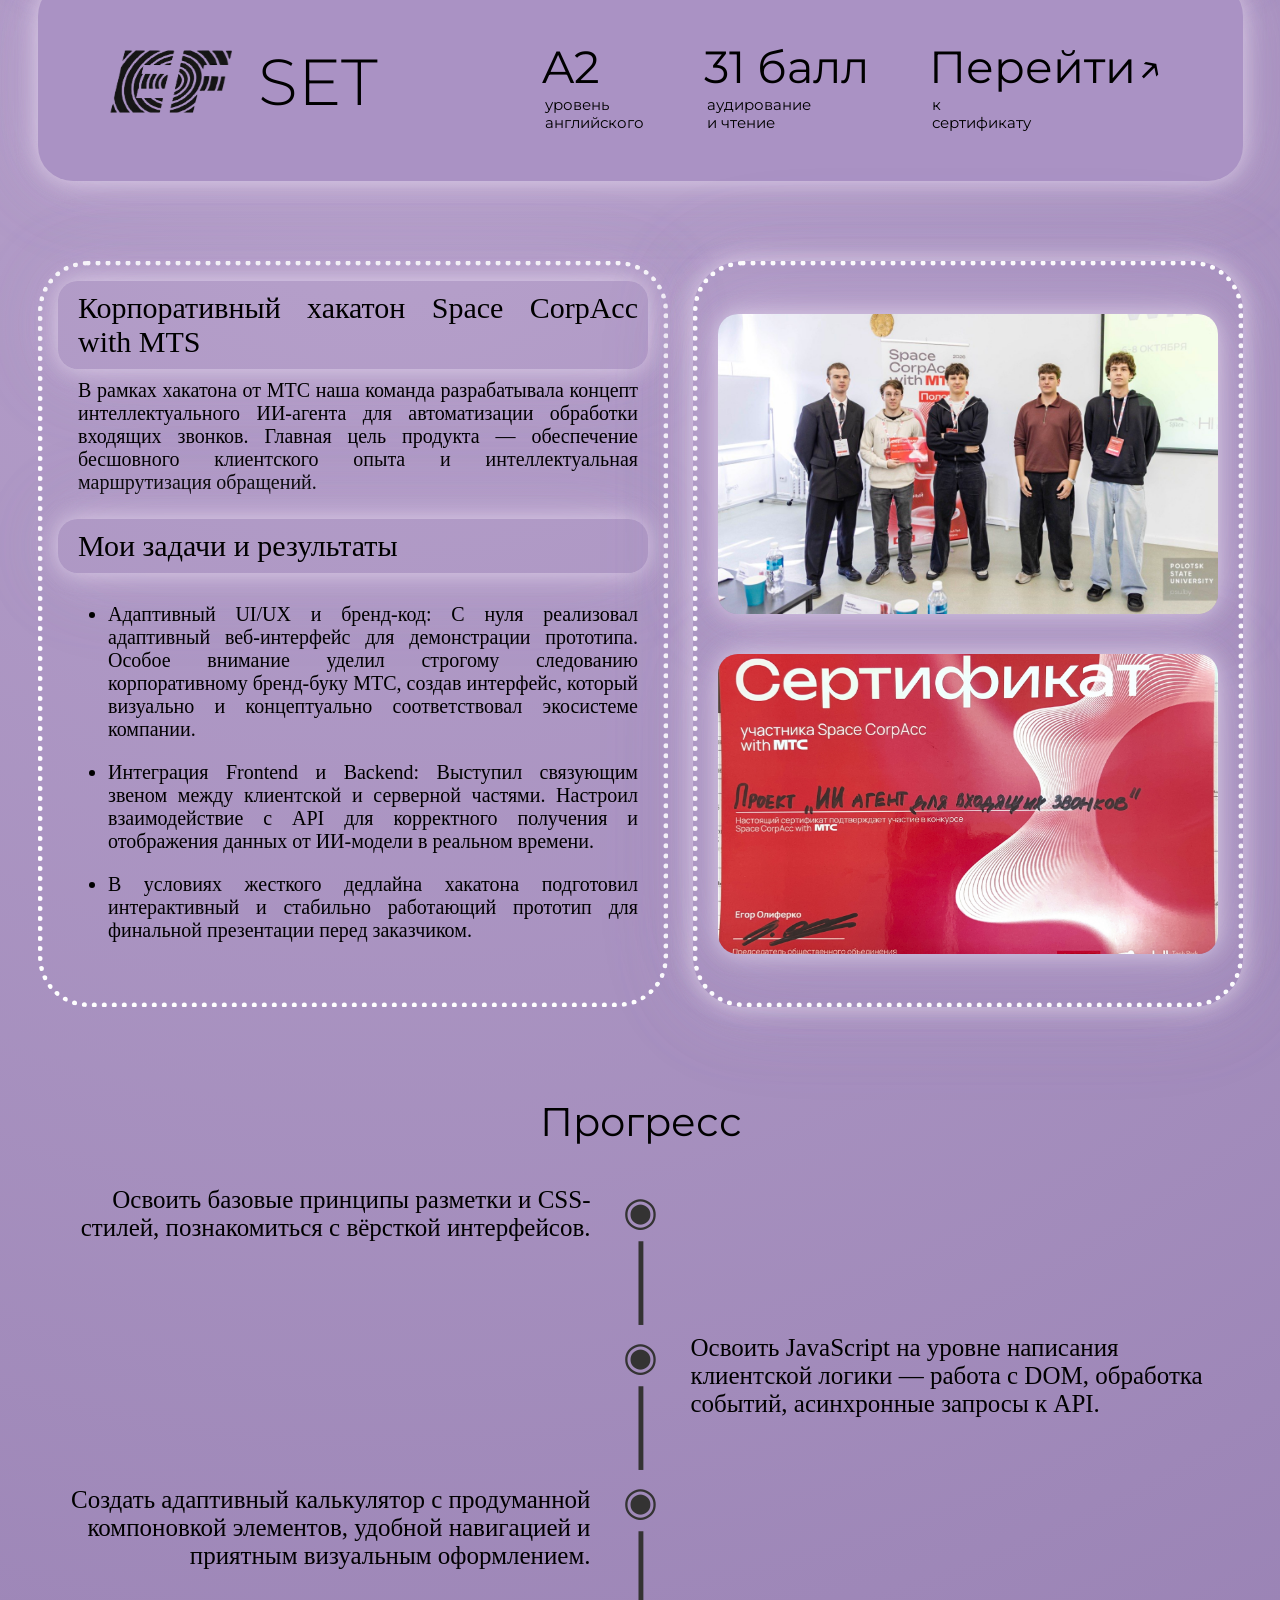
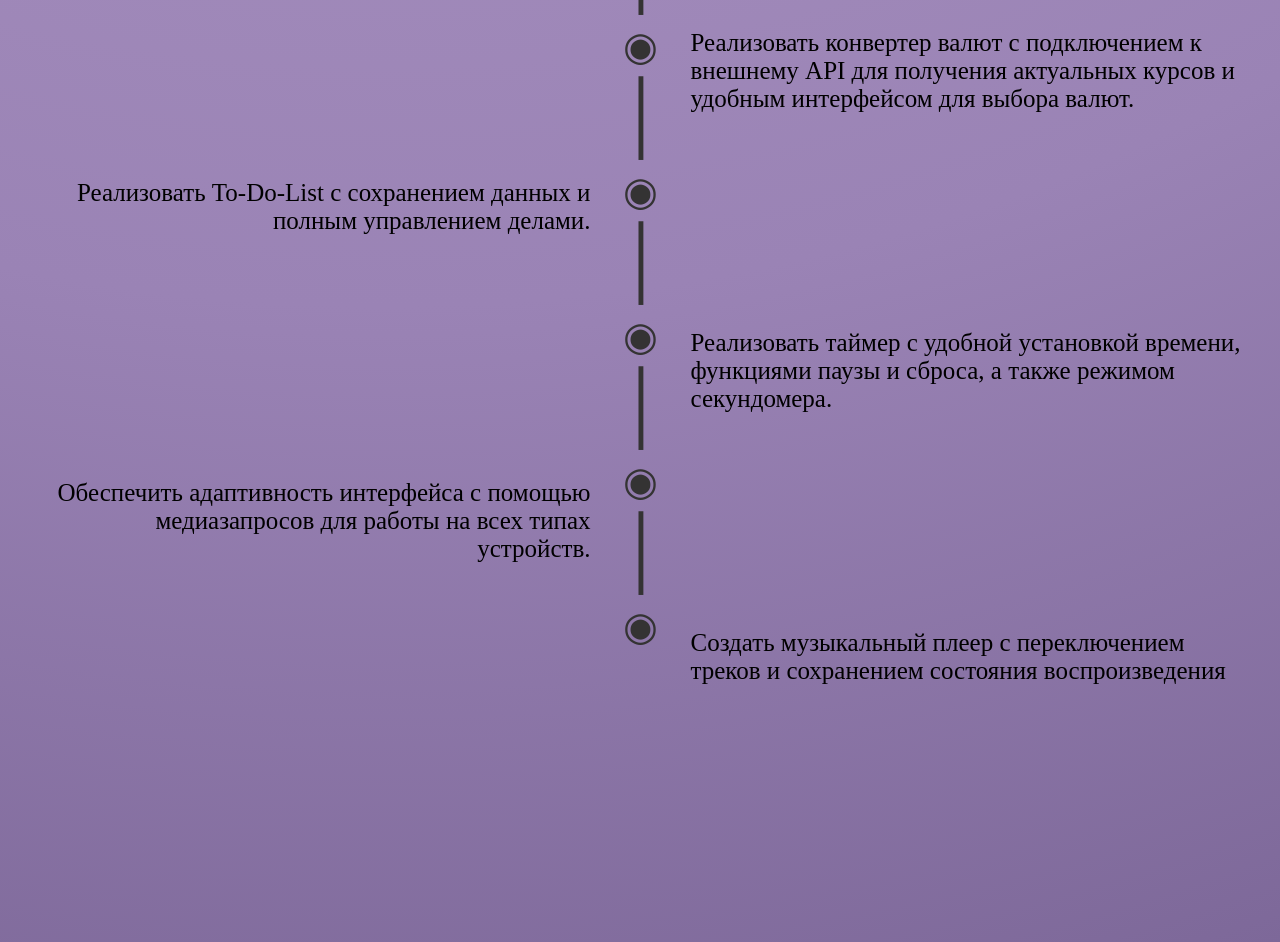
==== commit 51b5296d: "Страница обо мне:добавлен модуль с хакатоном" ====
--- a/aboutMe.html
+++ b/aboutMe.html
@@ -105,6 +105,37 @@
                 </div>
             </div>
         </div>
+        <div class="hakhaton">
+            <div class="hakhaton-text">
+                <span class="hakhaton-text-h1">
+                    Корпоративный хакатон Space CorpAcc with MTS 
+                </span>
+                <span class="hakhaton-text-about" id="hakhaton-text-about-first">
+                    В рамках хакатона от МТС наша команда разрабатывала концепт интеллектуального ИИ-агента для
+                    автоматизации обработки входящих звонков. Главная цель продукта — обеспечение бесшовного клиентского
+                    опыта и интеллектуальная маршрутизация обращений.</span>
+                <span class="hakhaton-text-h1">
+                    Мои задачи и результаты
+                </span>
+                <span class="hakhaton-text-about">
+                    <ul>
+                        <li>Адаптивный UI/UX и бренд-код: С нуля реализовал адаптивный веб-интерфейс для демонстрации
+                            прототипа. Особое внимание уделил строгому следованию корпоративному бренд-буку МТС, создав
+                            интерфейс, который визуально и концептуально соответствовал экосистеме компании.</li>
+                        <li>Интеграция Frontend и Backend: Выступил связующим звеном между клиентской и серверной
+                            частями. Настроил взаимодействие с API для корректного получения и отображения данных от
+                            ИИ-модели в реальном времени.</li>
+                        <li>В условиях жесткого дедлайна хакатона подготовил интерактивный и стабильно работающий
+                            прототип для финальной презентации перед заказчиком.</li>
+                    </ul>
+                </span>
+
+            </div>
+            <div class="hakhaton-img">
+                <div class="hakhaton-img-one"><img src="pictures/hakhaton.jpg" width="500px" height="300px"></div>
+                <div class="hakhaton-img-two"><img src="pictures/hakhaton-scan.jpg" width="500px" height="300px"></div>
+            </div>
+        </div>
         <div class="plans">
             <div class="plans-h1">Прогресс</div>
             <div class="plans-module">
@@ -132,7 +163,7 @@
                     <div id="line">│</div>
                     <div id="circle">◉</div>
                     <div id="line">│</div>
-                    <div id="circle">⭘</div>
+                    <div id="circle">◉</div>
                 </div>
                 <div class="plan-text-second">
                     <span>Освоить JavaScript на уровне написания клиентской логики — работа с DOM, обработка событий,
--- a/css/aboutMe.css
+++ b/css/aboutMe.css
@@ -517,6 +517,84 @@
     justify-content: center;
     align-items: center;
 }
+.hakhaton{
+    display: flex;
+    flex-direction: row;
+    width: 100%;
+    margin-top: 50px;
+}
+.hakhaton-text{
+    display: flex;
+    flex-direction: column;
+    text-align: justify;
+    font-size: 20px;
+    font-family: 'Segoe UI';
+    margin-right: 25px;
+    padding: 15px;
+    border: 5px dotted #ffffff;
+    border-radius: 50px;
+}
+.hakhaton-text-about{
+    padding: 10px;
+    margin-bottom: 15px;
+}
+
+.hakhaton-text-about li{
+    margin-top: 20px;
+}
+.hakhaton-text-h1{
+    font-size: 30px;
+    font-size: 600;
+    box-shadow: 
+    0 0 20px rgba(240, 230, 245, 0.5),
+    0 0 40px rgba(235, 220, 240, 0.4),
+    0 0 75px rgba(200, 180, 220, 0.3),
+    0 0 105px rgba(150, 125, 180, 0.12);
+    border-radius: 20px;
+    padding: 10px;
+    padding-left: 20px;
+
+}
+#hakhaton-text-about-first{
+    margin-left: 10px;
+}
+.hakhaton-img{
+    padding: 20px;
+    display: flex;
+    flex-direction: column;
+    gap: 40px;
+    box-shadow: 
+    0 0 20px rgba(240, 230, 245, 0.5),
+    0 0 40px rgba(235, 220, 240, 0.4),
+    0 0 75px rgba(200, 180, 220, 0.3),
+    0 0 105px rgba(150, 125, 180, 0.12);
+    border-radius: 50px;
+    flex: 1;
+    align-items: center;
+    justify-content: center;
+    border: 5px dotted #ffffff;
+}
+.hakhaton-img-one{
+    border-radius: 40px;
+    width: 500px; 
+    height: 300px; 
+    flex-shrink: 0;
+}
+.hakhaton-img-two{
+    border-radius: 40px;
+    width: 500px;  
+    height: 300px; 
+    flex-shrink: 0;
+}
+.hakhaton-img img{
+    border-radius: 20px;
+    box-shadow: 
+    0 0 20px rgba(240, 230, 245, 0.5),
+    0 0 40px rgba(235, 220, 240, 0.4),
+    0 0 75px rgba(200, 180, 220, 0.3),
+    0 0 105px rgba(150, 125, 180, 0.12);
+    object-fit: cover;
+}
 @media (max-width: 1475px){
     .stack{
         height: auto;
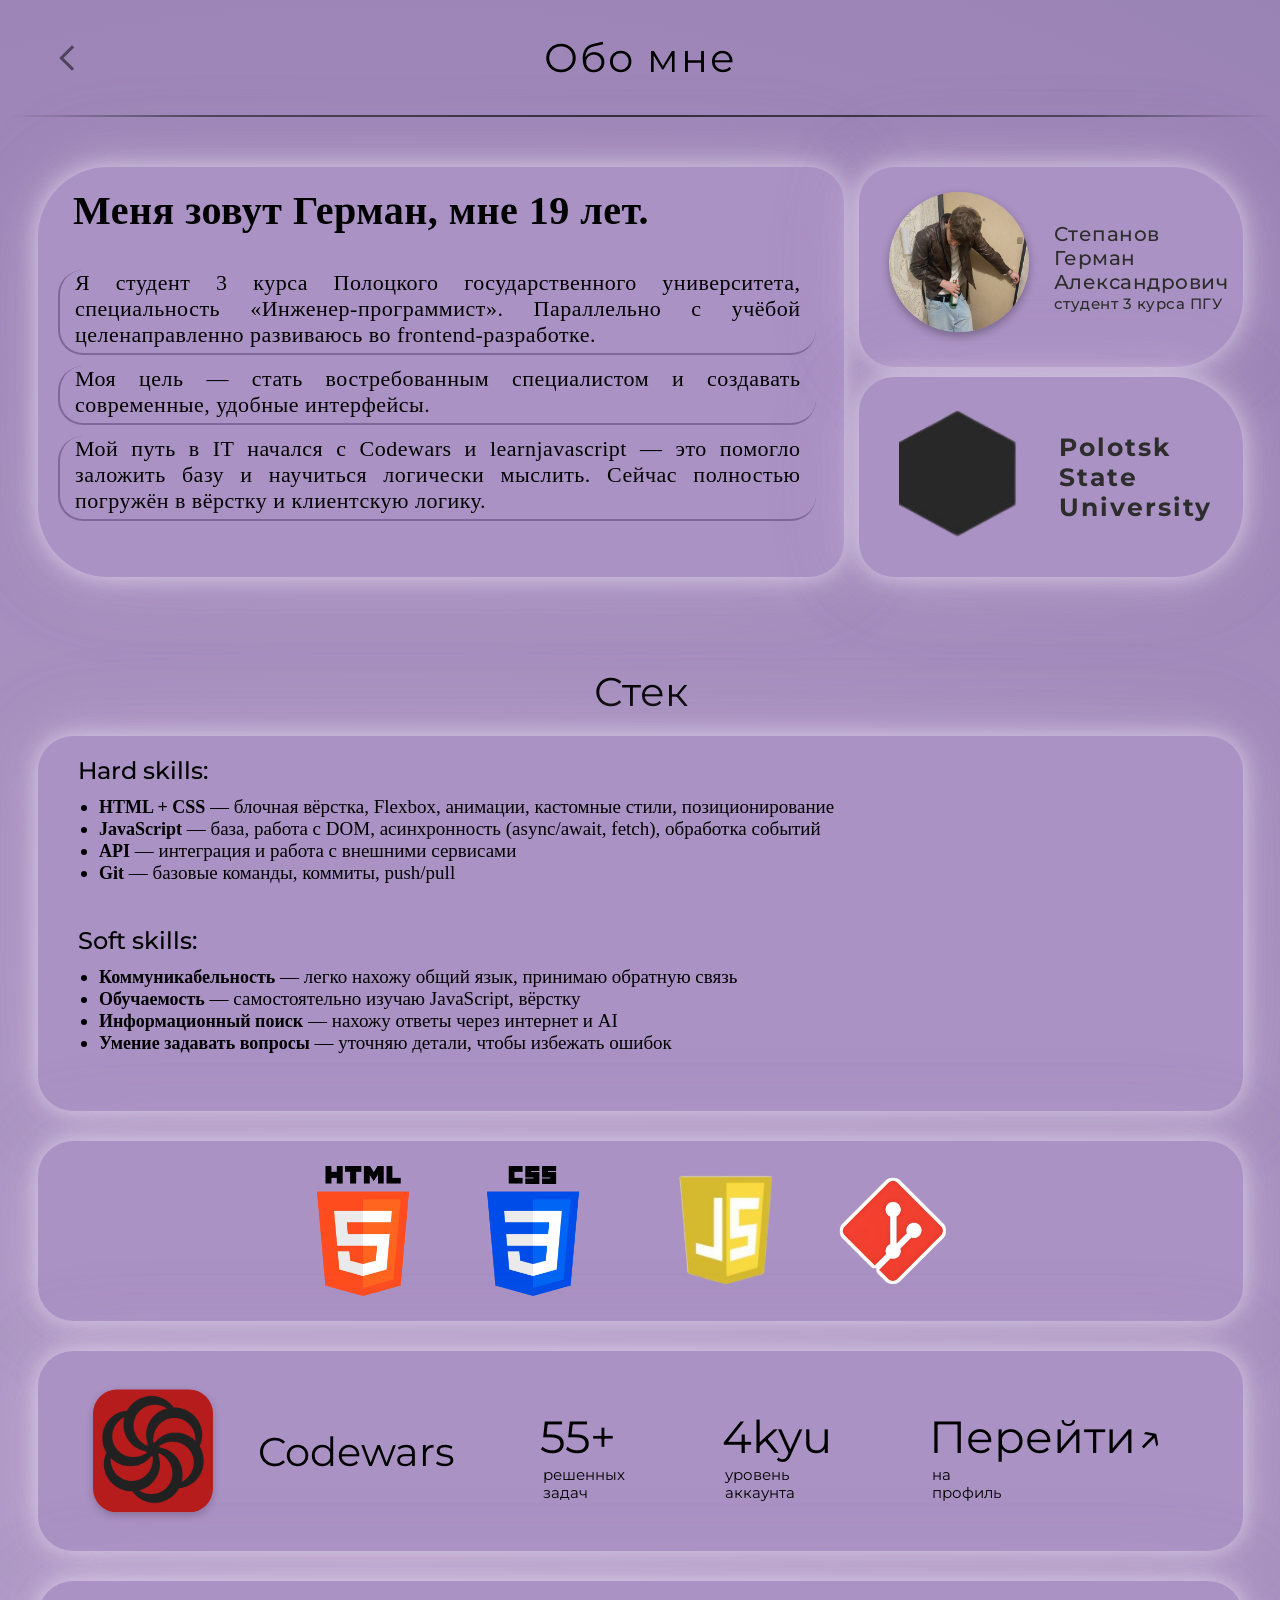
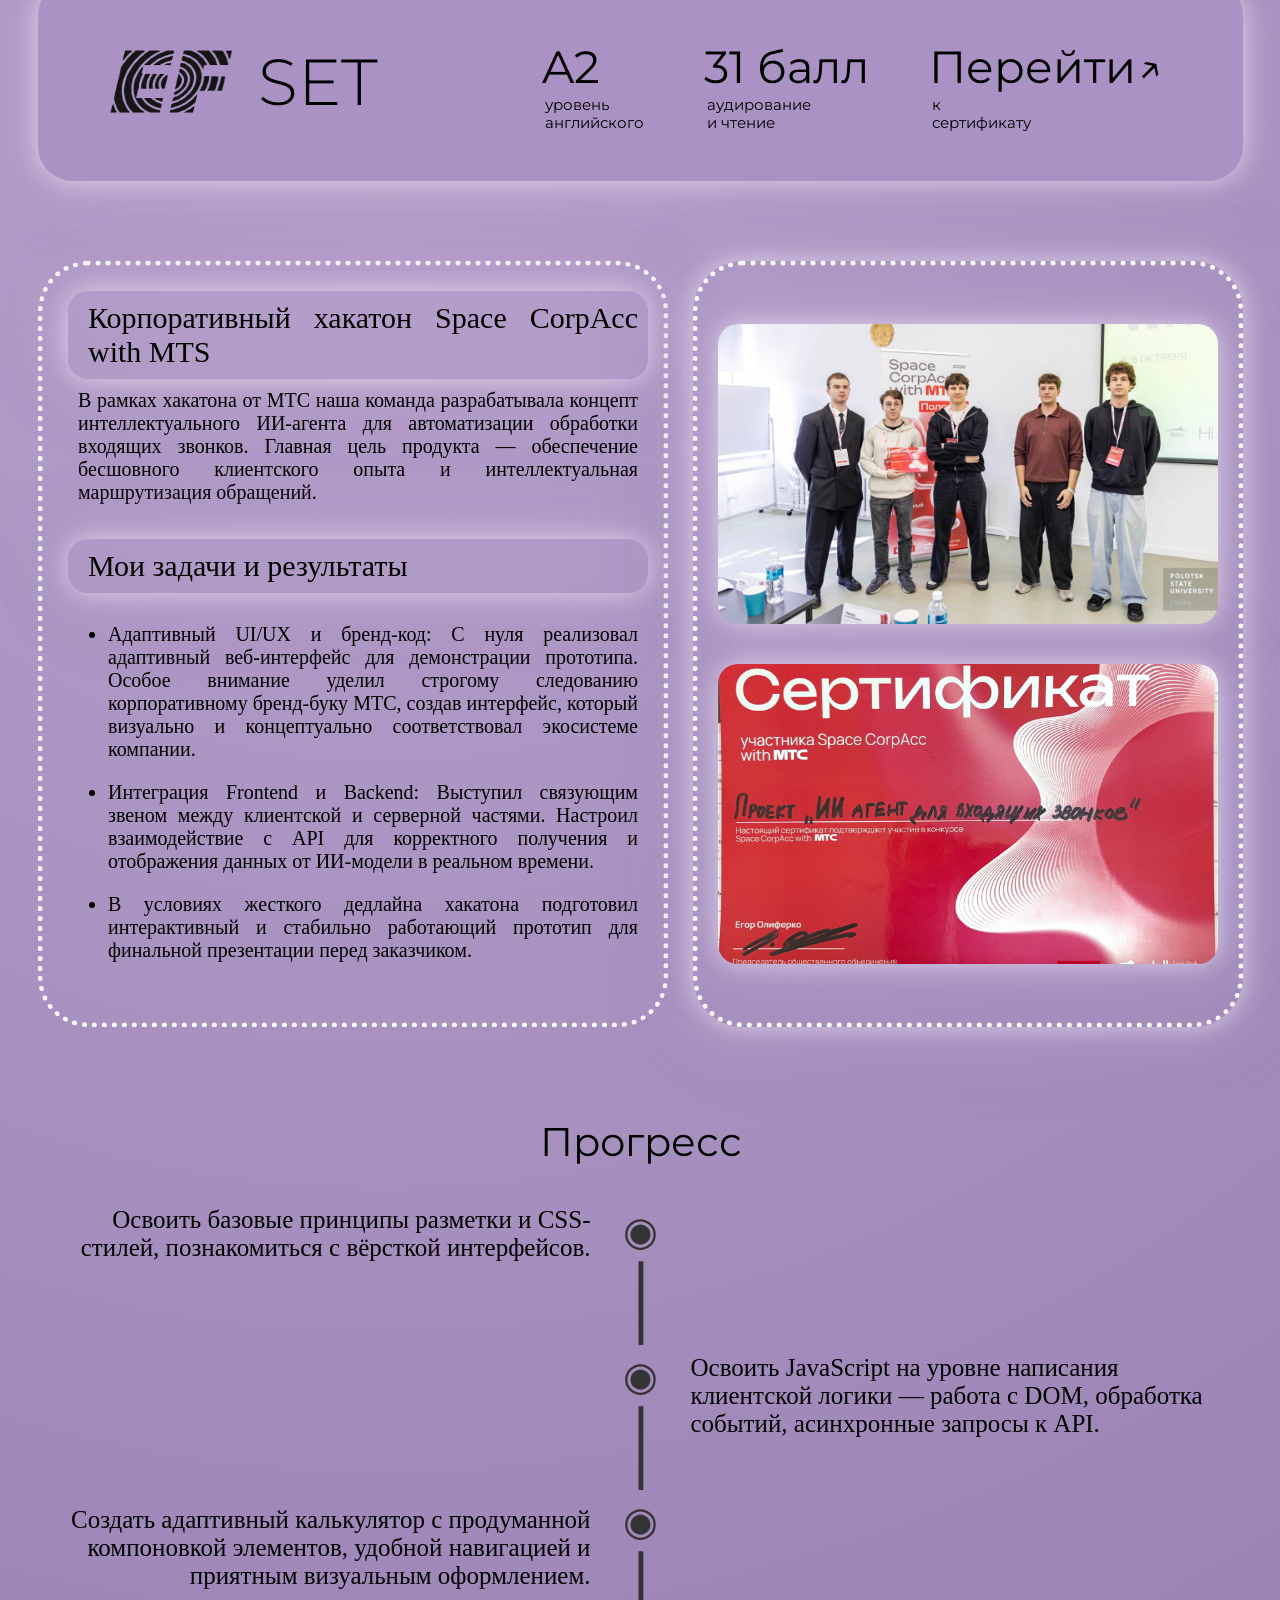
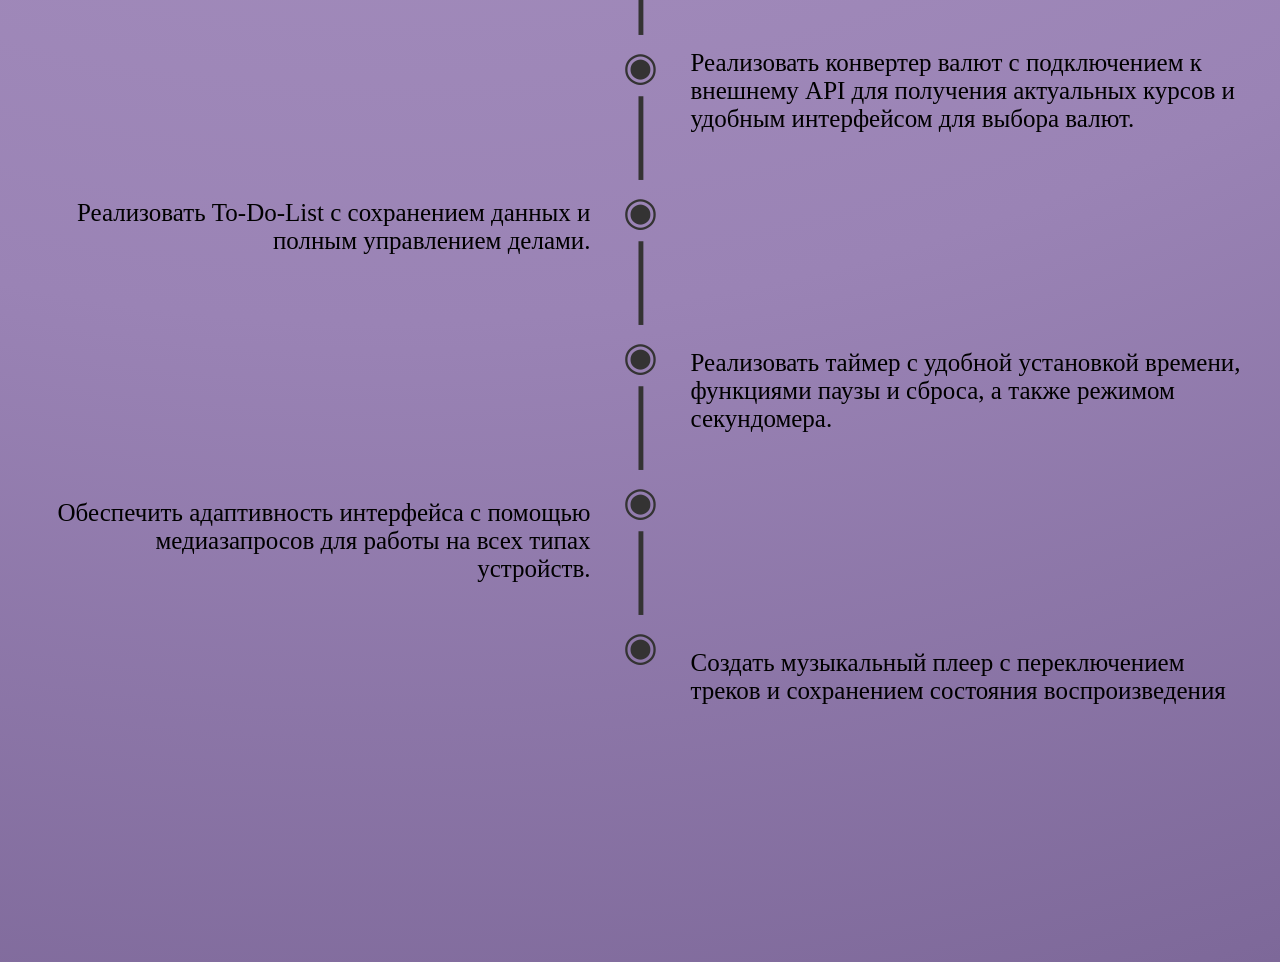
==== commit 92dd8376: "Музыкальный плеер:улучшена логика ползунка seekBar.Добавлена кнопка скролла наверх для страницы Обо " ====
--- a/aboutMe.html
+++ b/aboutMe.html
@@ -178,7 +178,9 @@
             </div>
         </div>
     </div>
-
+    <div class="scroll-top-btn" id='scroll-btn'>
+        <div class="top-arrow"></div>
+    </div>
     <script src="aboutMeJS/script.js"></script>
 </body>
 
--- a/css/aboutMe.css
+++ b/css/aboutMe.css
@@ -553,6 +553,8 @@
     border-radius: 20px;
     padding: 10px;
     padding-left: 20px;
+    margin-top: 10px;
+    margin-left: 10px;
 
 }
 #hakhaton-text-about-first{
@@ -595,6 +597,39 @@
     0 0 105px rgba(150, 125, 180, 0.12);
     object-fit: cover;
 }
+
+.scroll-top-btn {
+    opacity: 0;
+    z-index: 9999;
+    transition: all ease 0.2s;
+    position: fixed;
+    border-radius: 20px;
+    box-sizing: border-box;
+    width: 85px;
+    height: 80px;
+    bottom: 20px;
+    left: 90%;
+    padding-top: 1px;
+    pointer-events: auto;
+}
+
+.top-arrow {
+    z-index: 3;
+    display: flex;
+    margin-left: 30px;
+    margin-top: 35px;
+    width: 20px;
+    height: 20px;
+    border-left: 3px solid rgba(0, 0, 0, 0.5);
+    border-bottom: 3px solid rgba(0, 0, 0, 0.5);
+    transform: rotate(135deg);
+}
+
+.scroll-top-btn:hover {
+    box-shadow: 0 4px 10px rgba(0, 0, 0, 0.2);
+    transform: scale(1.1);
+    backdrop-filter: blur(5px);
+}
 @media (max-width: 1475px){
     .stack{
         height: auto;
@@ -818,4 +853,120 @@
     .plans-module span{
         font-size: 14px;
     }
+}
+/* ===== АДАПТИВНОСТЬ БЛОКА ХАКАТОНА ===== */
+
+/* 1. Переход в вертикальный режим (планшеты и узкие ноутбуки) */
+@media (max-width: 1235px) {
+    .hakhaton {
+        flex-direction: column;
+        gap: 30px;
+        margin-top: 30px;
+    }
+    
+    .hakhaton-text {
+        margin-right: 0;
+        width: 100%;
+        box-sizing: border-box;
+    }
+    
+    .hakhaton-img {
+        width: 100%;
+        box-sizing: border-box;
+        gap: 20px;
+    }
+    
+    /* Делаем картинки резиновыми, но сохраняем их пропорции 5:3 */
+    .hakhaton-img-one,
+    .hakhaton-img-two {
+        width: 100%;
+        max-width: 500px; /* Чтобы на планшете не становились гигантскими */
+        height: auto;
+        aspect-ratio: 5 / 3;
+    }
+}
+
+/* 2. Уменьшение шрифтов и отступов (маленькие планшеты) */
+@media (max-width: 812px) {
+    .hakhaton-text {
+        font-size: 18px;
+        padding: 12px;
+        border-width: 4px;
+    }
+    
+    .hakhaton-text-h1 {
+        font-size: 24px;
+        padding: 8px;
+        padding-left: 15px;
+    }
+    
+    .hakhaton-text-about li {
+        margin-top: 15px;
+    }
+    
+    .hakhaton-img {
+        padding: 15px;
+        border-width: 4px;
+    }
+}
+
+/* 3. Дополнительное сжатие текста (большие телефоны) */
+@media (max-width: 750px) {
+    .hakhaton-text {
+        font-size: 16px;
+    }
+    
+    .hakhaton-text-h1 {
+        font-size: 20px;
+    }
+}
+
+/* 4. Мобильные устройства (полная оптимизация) */
+@media (max-width: 470px) {
+    .hakhaton {
+        margin-top: 20px;
+    }
+    
+    .hakhaton-text {
+        font-size: 14px;
+        padding: 10px;
+        border-width: 3px;
+        border-radius: 25px;
+    }
+    
+    .hakhaton-text-h1 {
+        font-size: 18px;
+        padding: 8px;
+        padding-left: 12px;
+        margin-top: 5px;
+        margin-left: 5px;
+        border-radius: 15px;
+    }
+    
+    .hakhaton-text-about {
+        padding: 5px;
+        margin-bottom: 10px;
+    }
+    
+    .hakhaton-text-about li {
+        margin-top: 10px;
+    }
+    
+    .hakhaton-img {
+        padding: 10px;
+        border-width: 3px;
+        border-radius: 25px;
+        gap: 15px;
+    }
+    
+    .hakhaton-img-one,
+    .hakhaton-img-two {
+        width: 100%;
+        height: auto;
+        border-radius: 15px;
+    }
+    
+    .hakhaton-img img {
+        border-radius: 12px;
+    }
 }
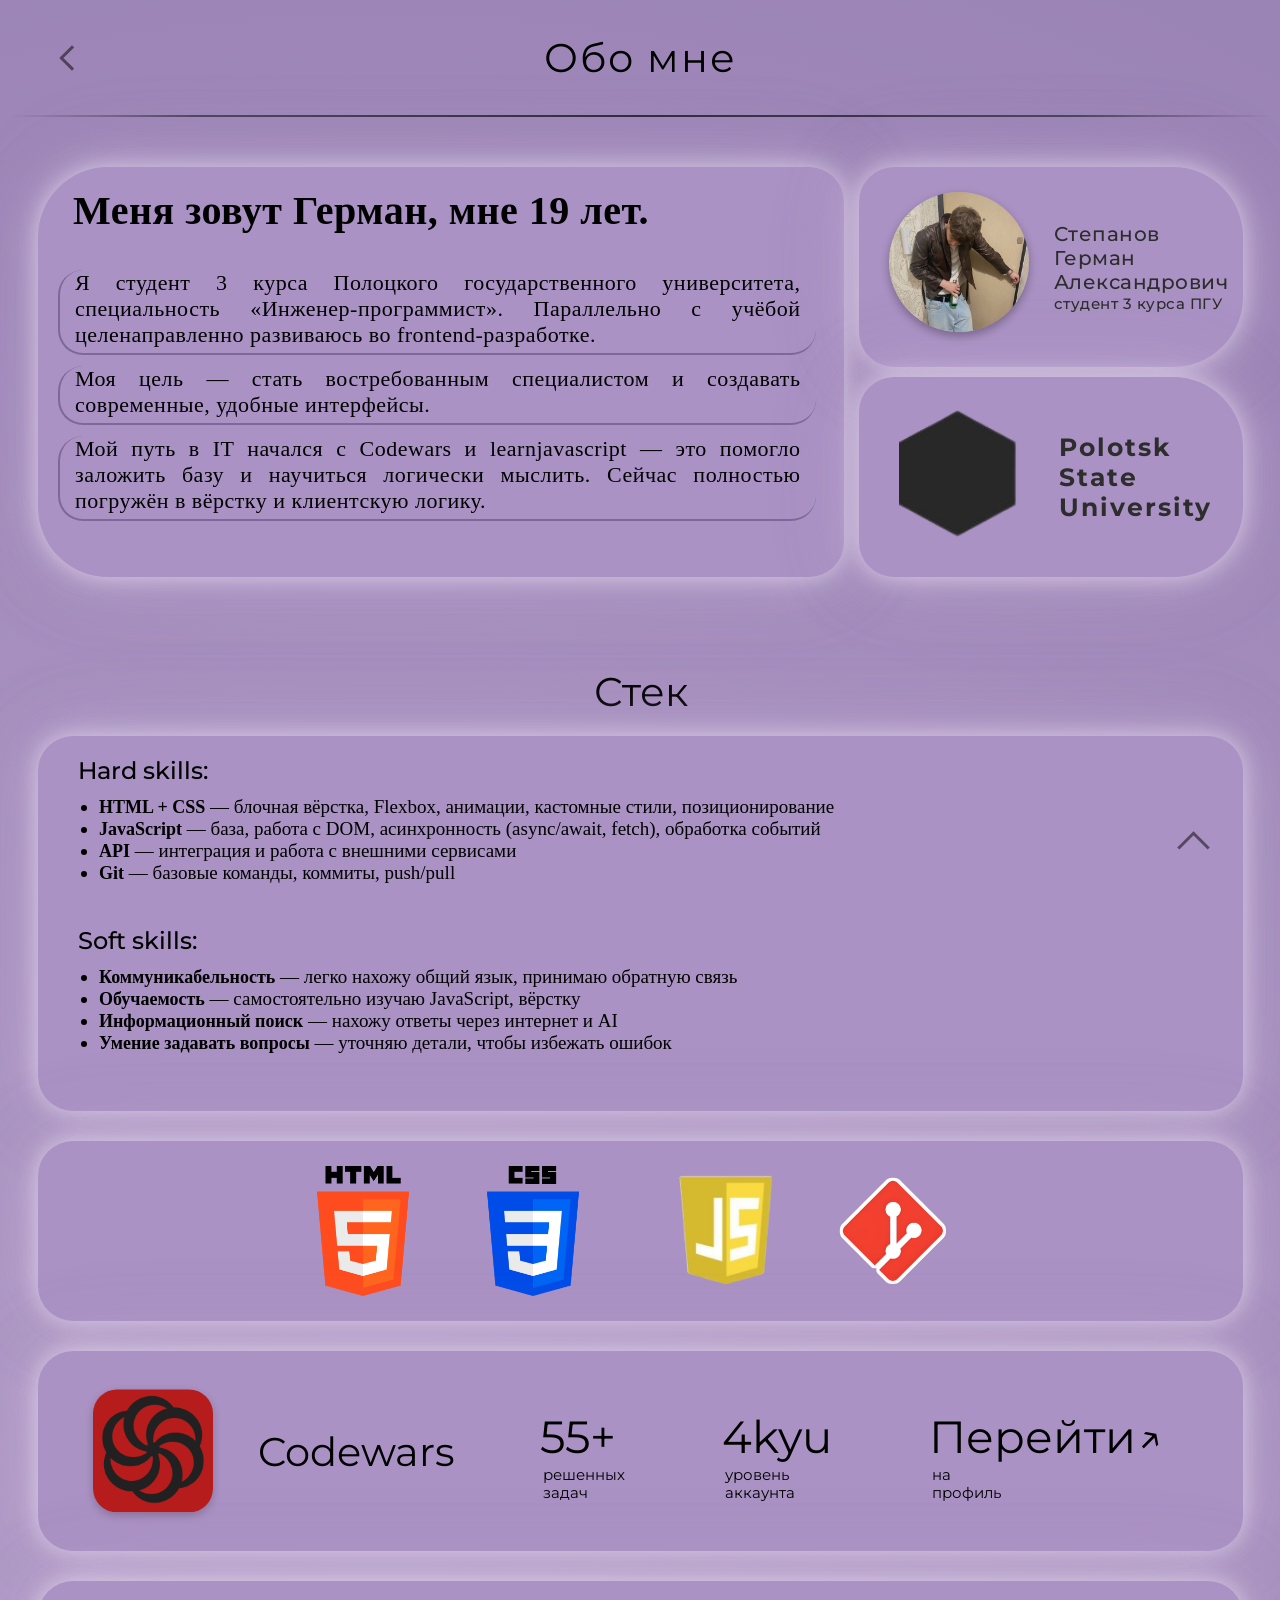
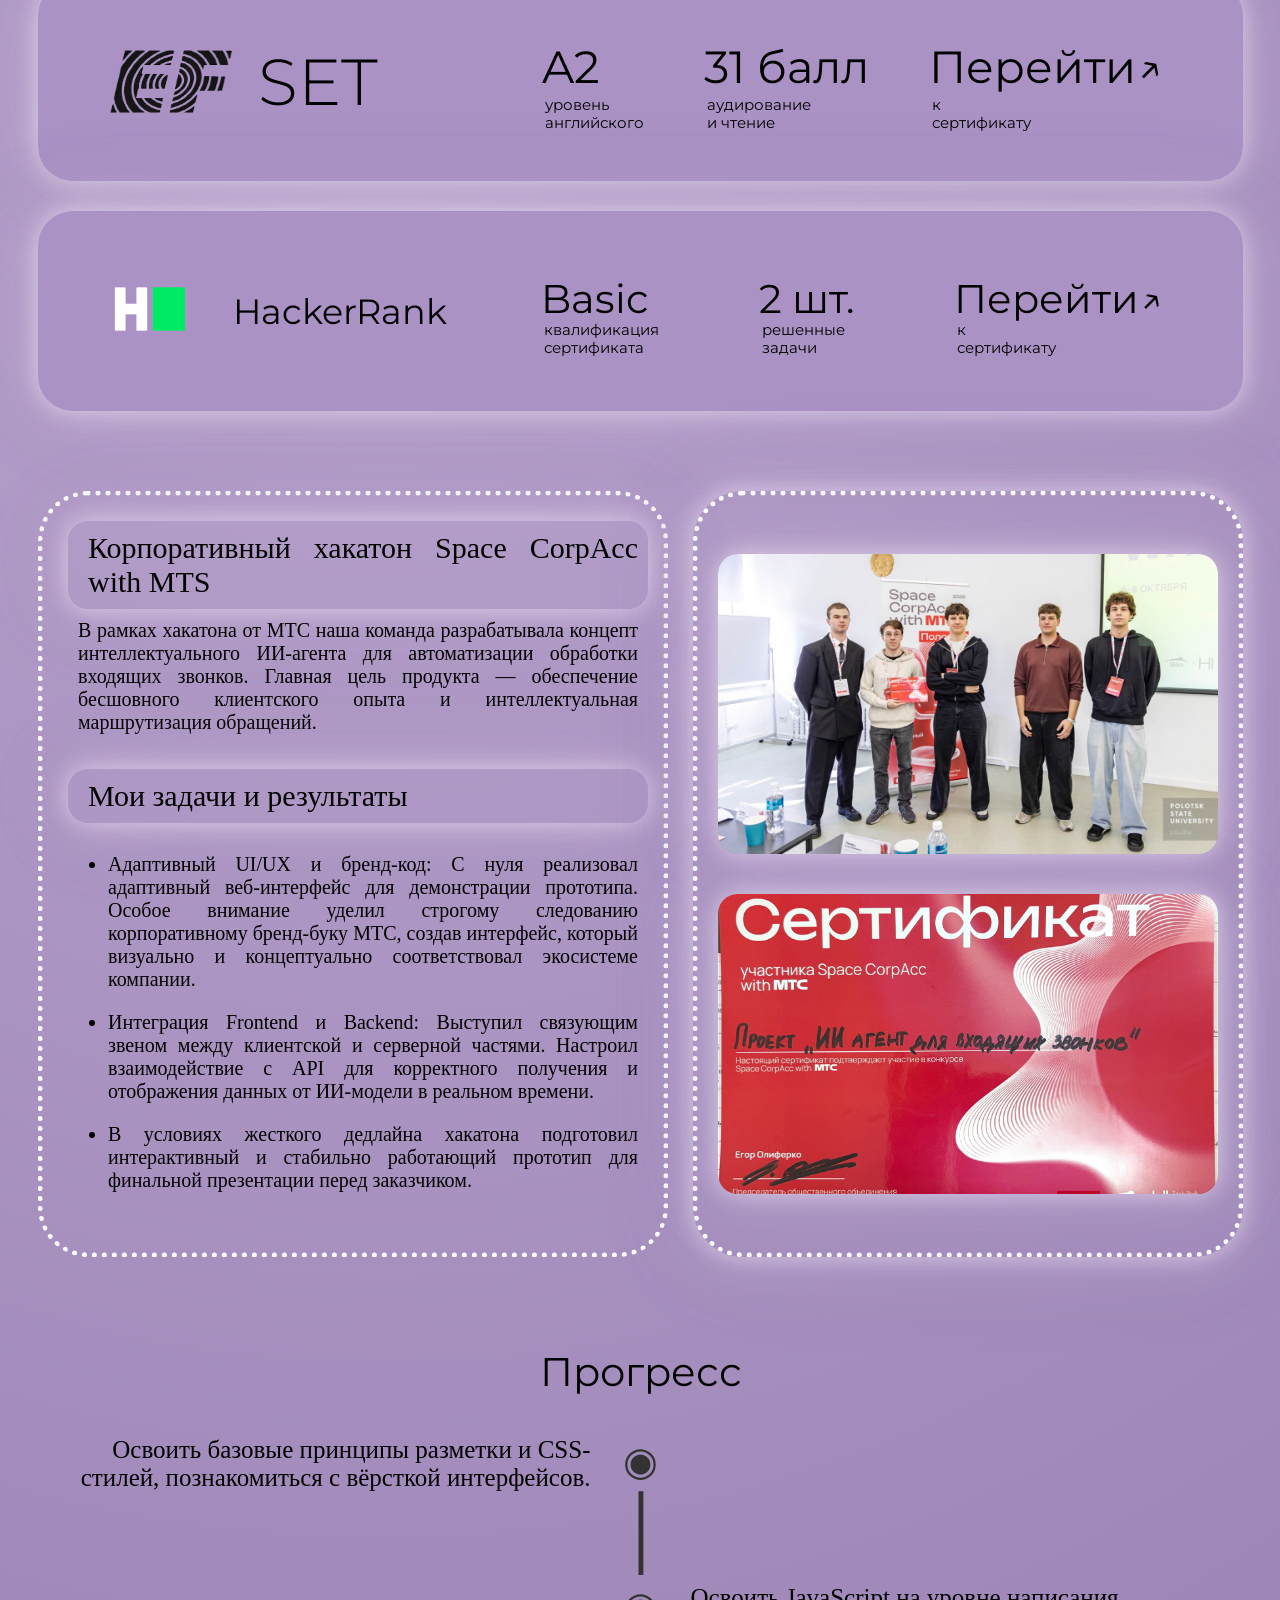
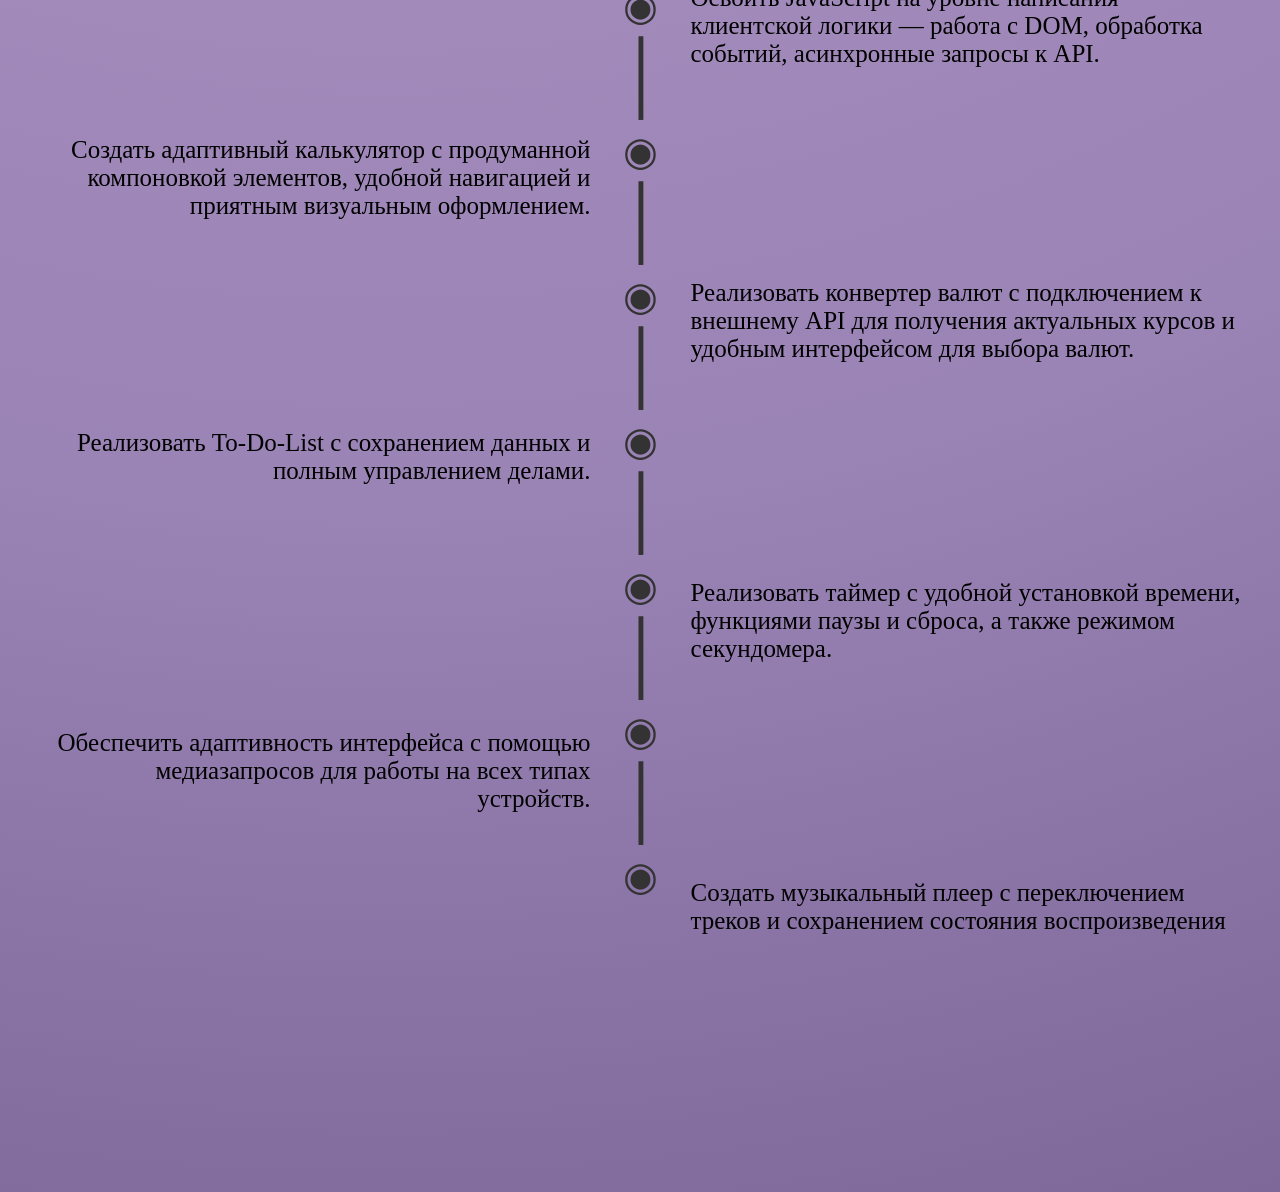
==== commit 3c1838dd: "Добавлена карточка сертификата от hackerRank,адаптивность для нее" ====
--- a/aboutMe.html
+++ b/aboutMe.html
@@ -103,6 +103,16 @@
                                 class="span-info-min">к<br>сертификату</span></span>
                     </div>
                 </div>
+                <div class="hackerRank-Basic-card">
+                    <div class="hackerRank-Basic-avatar"><img src="icons/hackerRank-Basic.png" alt="hackerRankBasic" width="130px" height="130px"></div>
+                    <div class="hackerRank-Basic-title">HackerRank</div>
+                    <div class="hackerRank-Basic-info">
+                        <span>Basic<br><span class="span-info-min">квалификация<br>сертификата</span></span>
+                        <span>2 шт.<br><span class="span-info-min">решенные<br>задачи</span></span>
+                        <span><a href="https://www.hackerrank.com/certificates/e76a2638ccb3" target="_blank">Перейти</a>↗<br><span
+                                class="span-info-min">к<br>сертификату</span></span>
+                    </div>
+                </div>
             </div>
         </div>
         <div class="hakhaton">
--- a/css/aboutMe.css
+++ b/css/aboutMe.css
@@ -437,6 +437,56 @@
     text-decoration-thickness: 1.5px;
     transform: scale(1.03);
 }
+
+.hackerRank-Basic-card{
+    background: #aa92c4;
+    box-shadow: 
+    0 0 20px rgba(240, 230, 245, 0.5),
+    0 0 40px rgba(235, 220, 240, 0.4),
+    0 0 75px rgba(200, 180, 220, 0.3),
+    0 0 105px rgba(150, 125, 180, 0.12);
+    border-radius: 35px;
+    display: flex;
+    justify-content: flex-start;
+    align-items: center;
+    width: 100%;
+    height: 200px;
+    margin-top: 30px;
+    gap: 20px;
+}
+.hackerRank-Basic-avatar{
+    border-radius: 30px;
+    overflow: hidden;
+    margin-left: 45px;
+}
+.hackerRank-Basic-title{
+    font-family: "Montserrat";
+    font-size: 35px;
+    font-weight: 400;
+}
+.hackerRank-Basic-info{
+    margin-right: 80px;
+    margin-top: 15px;
+    display: flex;
+    justify-content: flex-end;
+    gap: 100px;
+    font-family: "Montserrat";
+    font-size: 40px;
+    flex: 1;
+    line-height: 1;
+}
+.hackerRank-Basic-info a{
+    color: black;
+    text-decoration: none;
+    transition: all ease 0.3s;
+    display: inline-block;
+    
+}
+.hackerRank-Basic-info a:hover{
+    text-decoration-thickness: 1.5px;
+    transform: scale(1.03);
+}
+
 .plans{
     display: flex;
     flex-direction: column;
@@ -659,52 +709,40 @@
         flex-direction: column;
         height: auto;
     }
-    .codewars-card{
+    .codewars-card,
+    .efset-card,
+    .hackerRank-Basic-card { 
         min-height: 200px;
         height: auto;
         min-width: 420px;
     }
-    .efset-card{
-        min-height: 200px;
-        height: auto;
-        min-width: 420px;
-    }
-}
-@media (max-width: 1250px){
-    .codewars-info{
+}
+@media (max-width: 1250px) {
+    .codewars-info,
+    .efset-info,
+    .hackerRank-Basic-info { 
         font-size: 25px;
     }
-    .codewars-title{
+    .codewars-title,
+    .efset-title,
+    .hackerRank-Basic-title { 
         font-size: 25px;
     }
-    .codewars-avatar{
+    .codewars-avatar,
+    .efset-avatar,
+    .hackerRank-Basic-avatar { 
         width: 100px;
         height: 100px;
     }
-    .codewars-avatar img{
+    .codewars-avatar img,
+    .efset-avatar img,
+    .hackerRank-Basic-avatar img { 
         width: 100px;
         height: 100px;
     }
-    .codewars-card{
-        gap: 5px;
-    }
-    
-
-    .efset-info{
-        font-size: 25px;
-    }
-    .efset-title{
-        font-size: 25px;
-    }
-    .efset-avatar{
-        width: 100px;
-        height: 100px;
-    }
-    .efset-avatar img{
-        width: 100px;
-        height: 100px;
-    }
-    .efset-card{
+    .codewars-card,
+    .efset-card,
+    .hackerRank-Basic-card { 
         gap: 5px;
     }
 }
@@ -746,11 +784,10 @@
         height: auto;
     }
 }
-@media (max-width: 940px){
-    .codewars-info{
-        gap: 15px;
-    }
-    .efset-info{
+@media (max-width: 940px) {
+    .codewars-info,
+    .efset-info,
+    .hackerRank-Basic-info { 
         gap: 15px;
     }
 }
@@ -764,33 +801,26 @@
         height: 80px;
     }
 }
-@media (max-width: 765px){
-    .codewars-info{
+@media (max-width: 765px) {
+    .codewars-info,
+    .efset-info,
+    .hackerRank-Basic-info { 
         font-size: 20px;
     }
-    .codewars-title{
-        font-size: 18px;
-    }
-    .codewars-avatar{
+    .codewars-title,
+    .efset-title,
+    .hackerRank-Basic-title { 
+        font-size: 20px;
+    }
+    .codewars-avatar,
+    .efset-avatar,
+    .hackerRank-Basic-avatar { 
         width: 70px;
         height: 70px;
     }
-    .codewars-avatar img{
-        width: 70px;
-        height: 70px;
-    }
-
-    .efset-info{
-        font-size: 20px;
-    }
-    .efset-title{
-        font-size: 20px;
-    }
-    .efset-avatar{
-        width: 70px;
-        height: 70px;
-    }
-    .efset-avatar img{
+    .codewars-avatar img,
+    .efset-avatar img,
+    .hackerRank-Basic-avatar img { 
         width: 70px;
         height: 70px;
     }
@@ -805,11 +835,10 @@
         font-size: 35px;
     }
 }
-@media (max-width: 700px){
-    .codewars-info{
-        margin-right: 10px;
-    }
-    .efset-info{
+@media (max-width: 700px) {
+    .codewars-info,
+    .efset-info,
+    .hackerRank-Basic-info { 
         margin-right: 10px;
     }
 }
